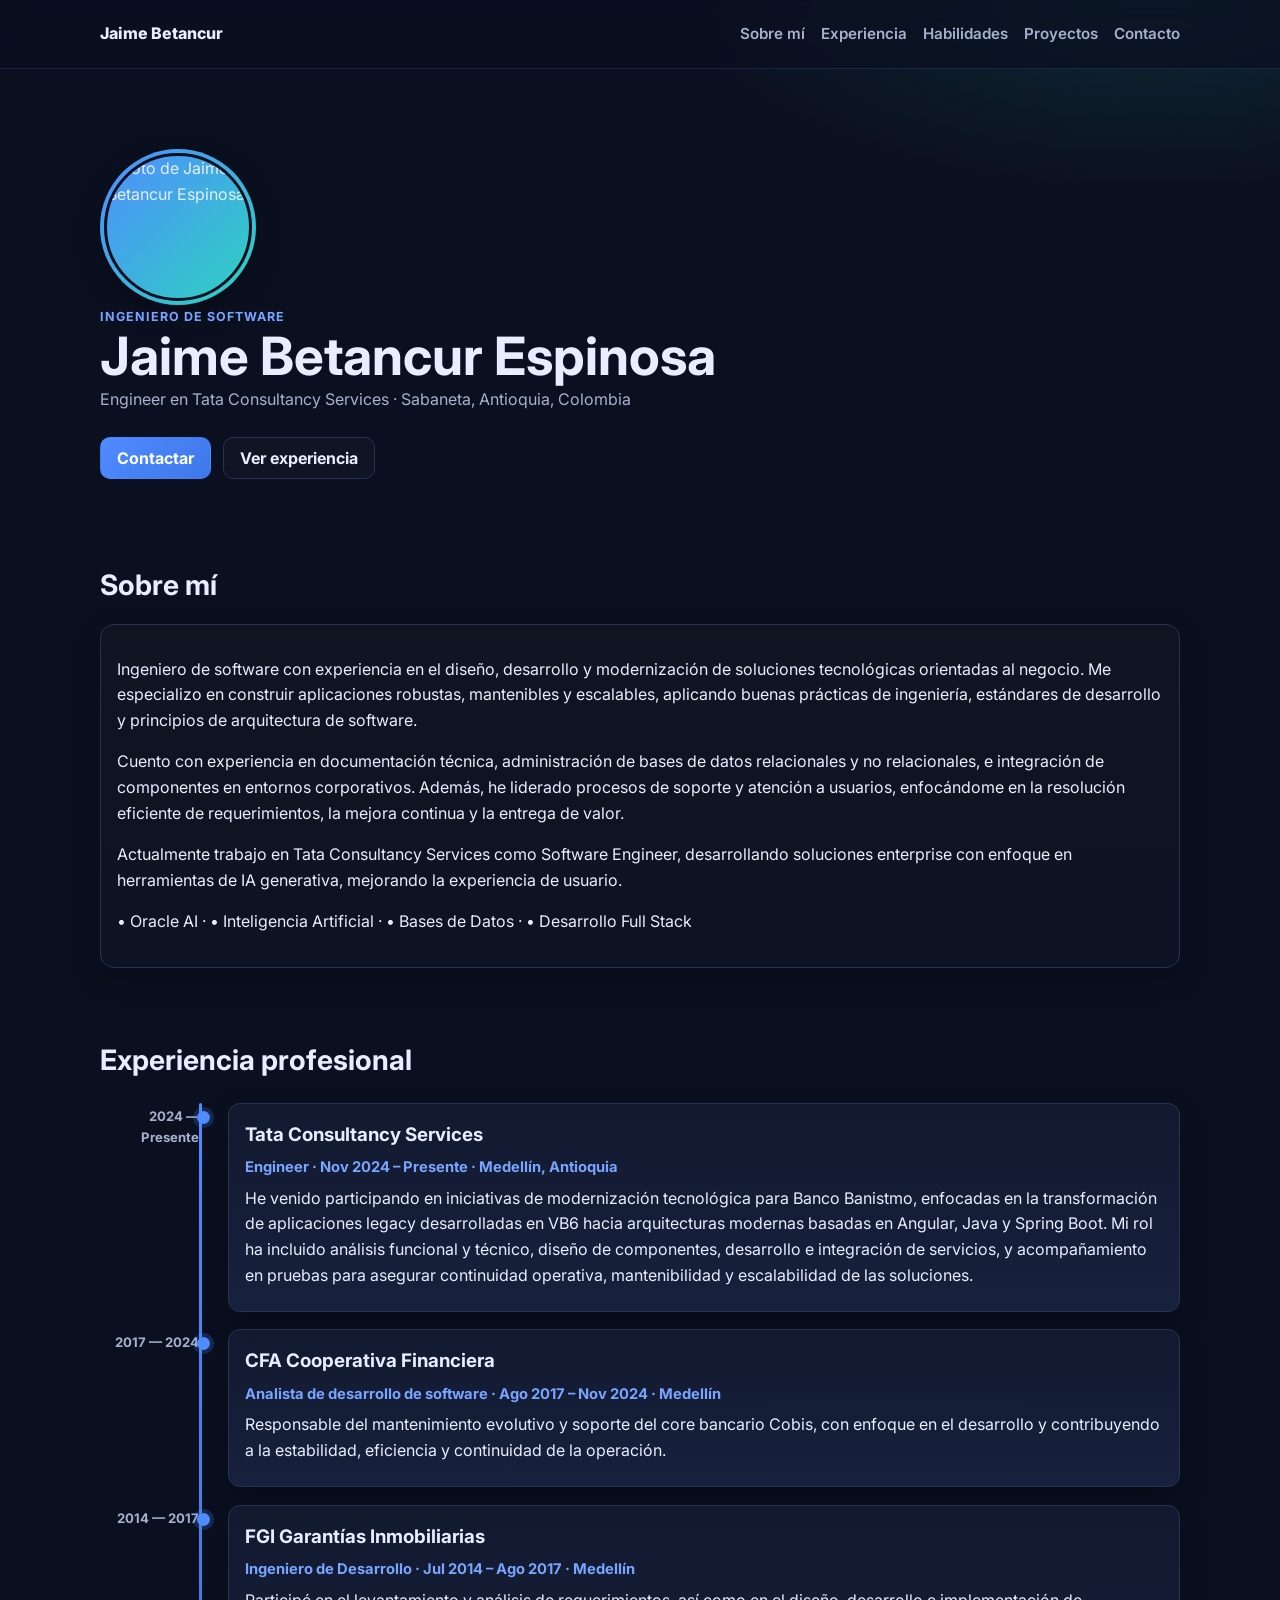
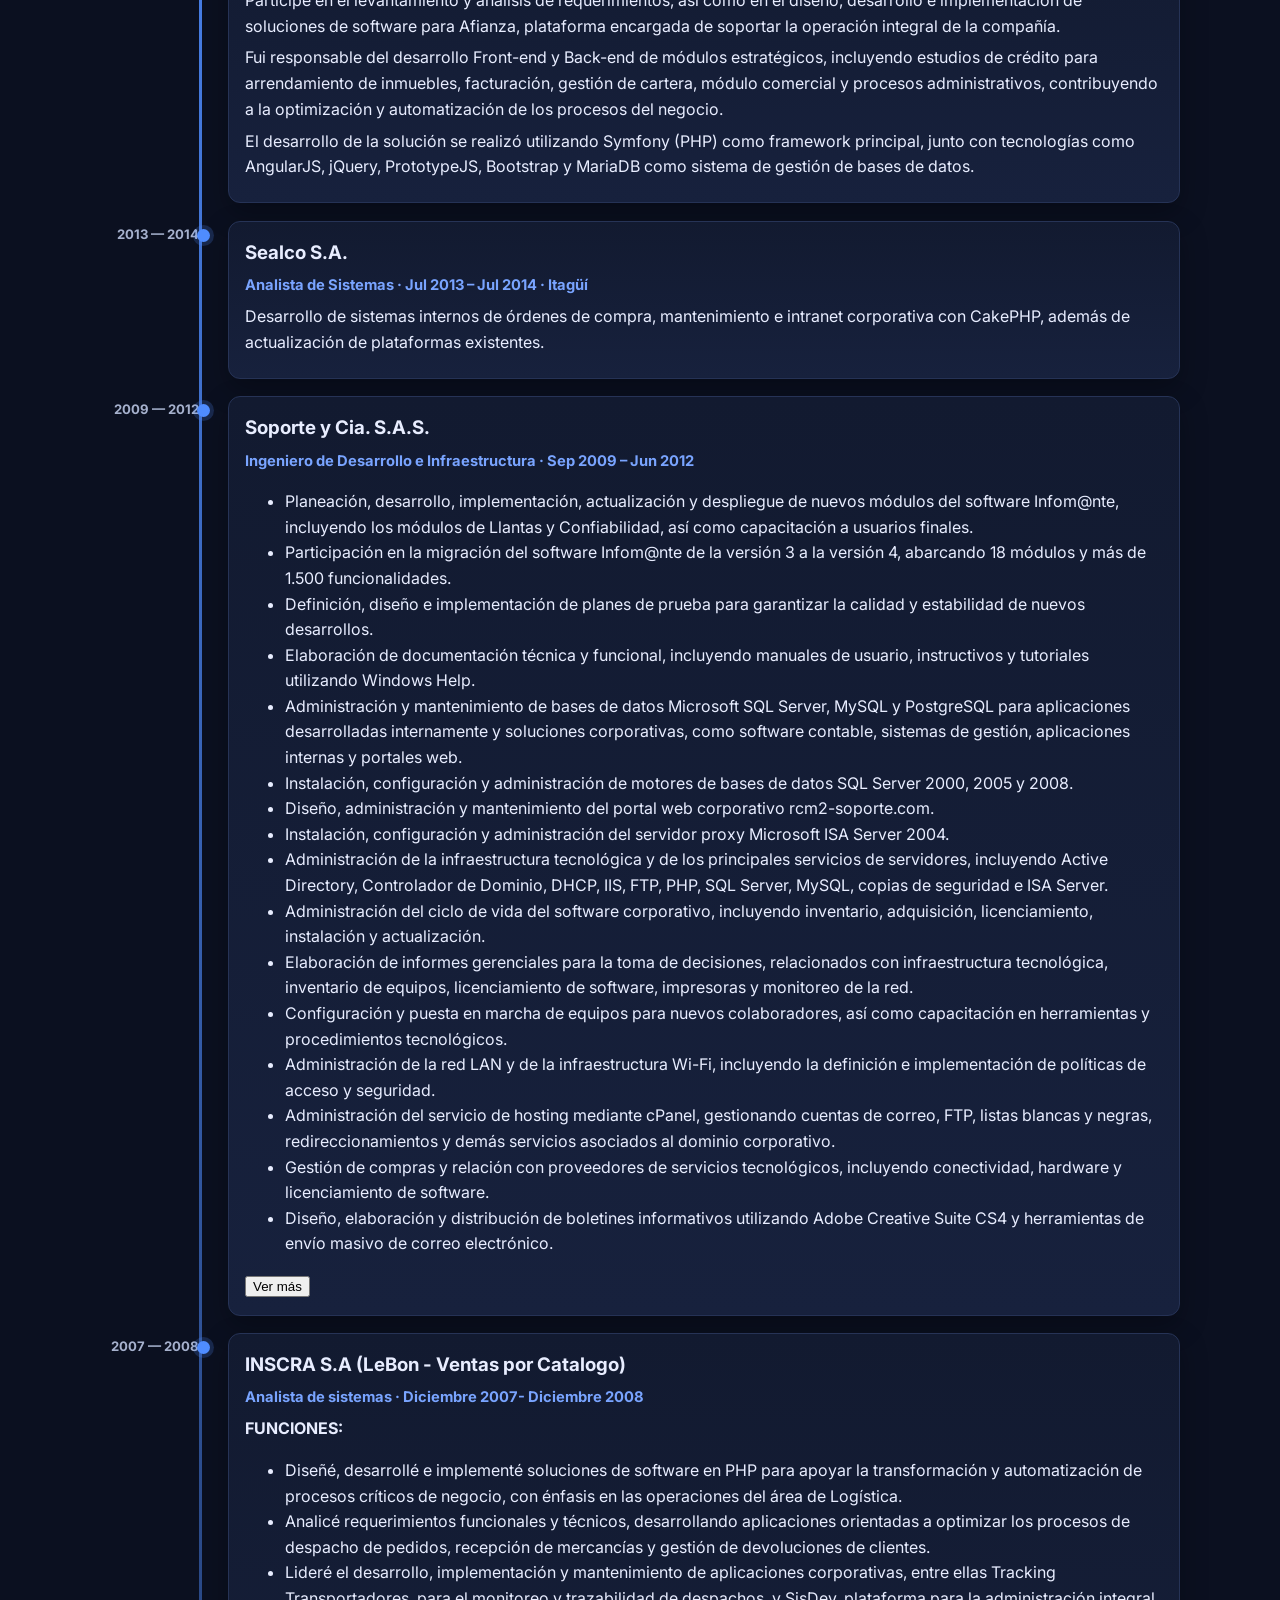
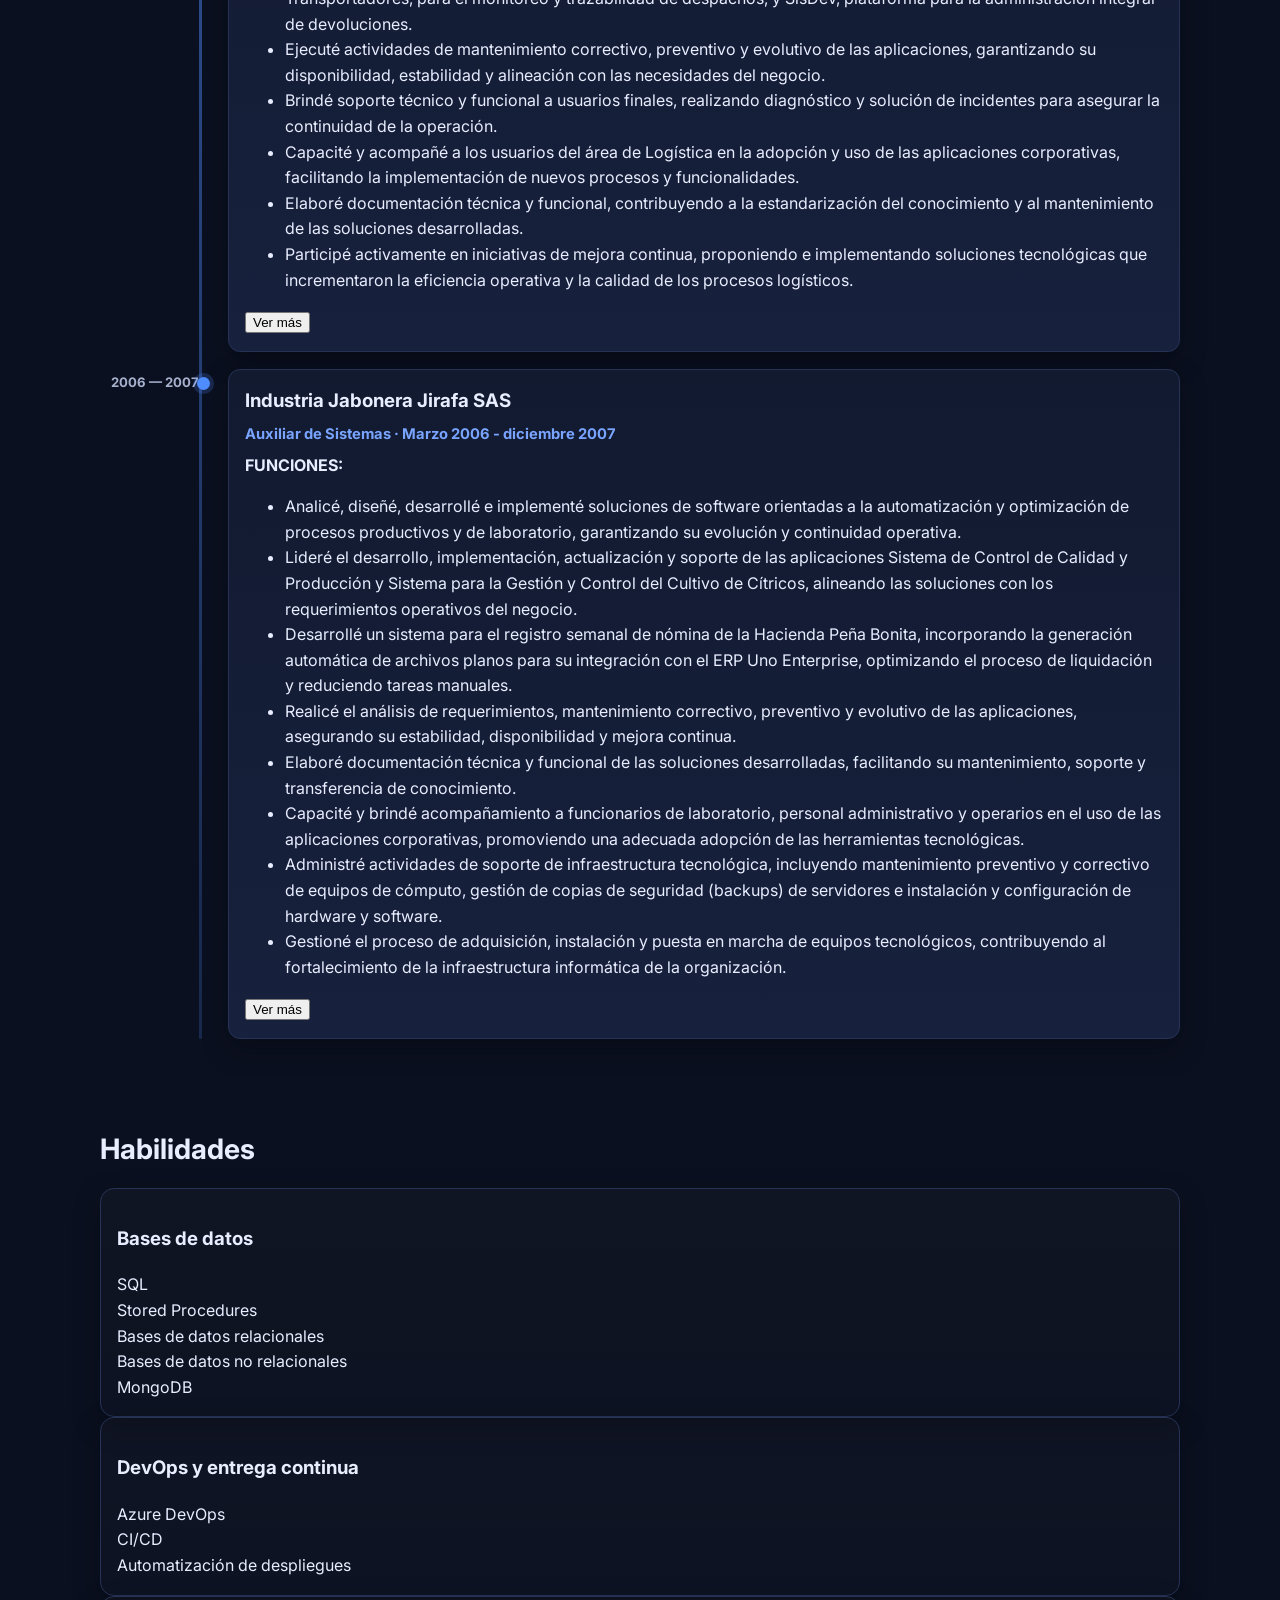
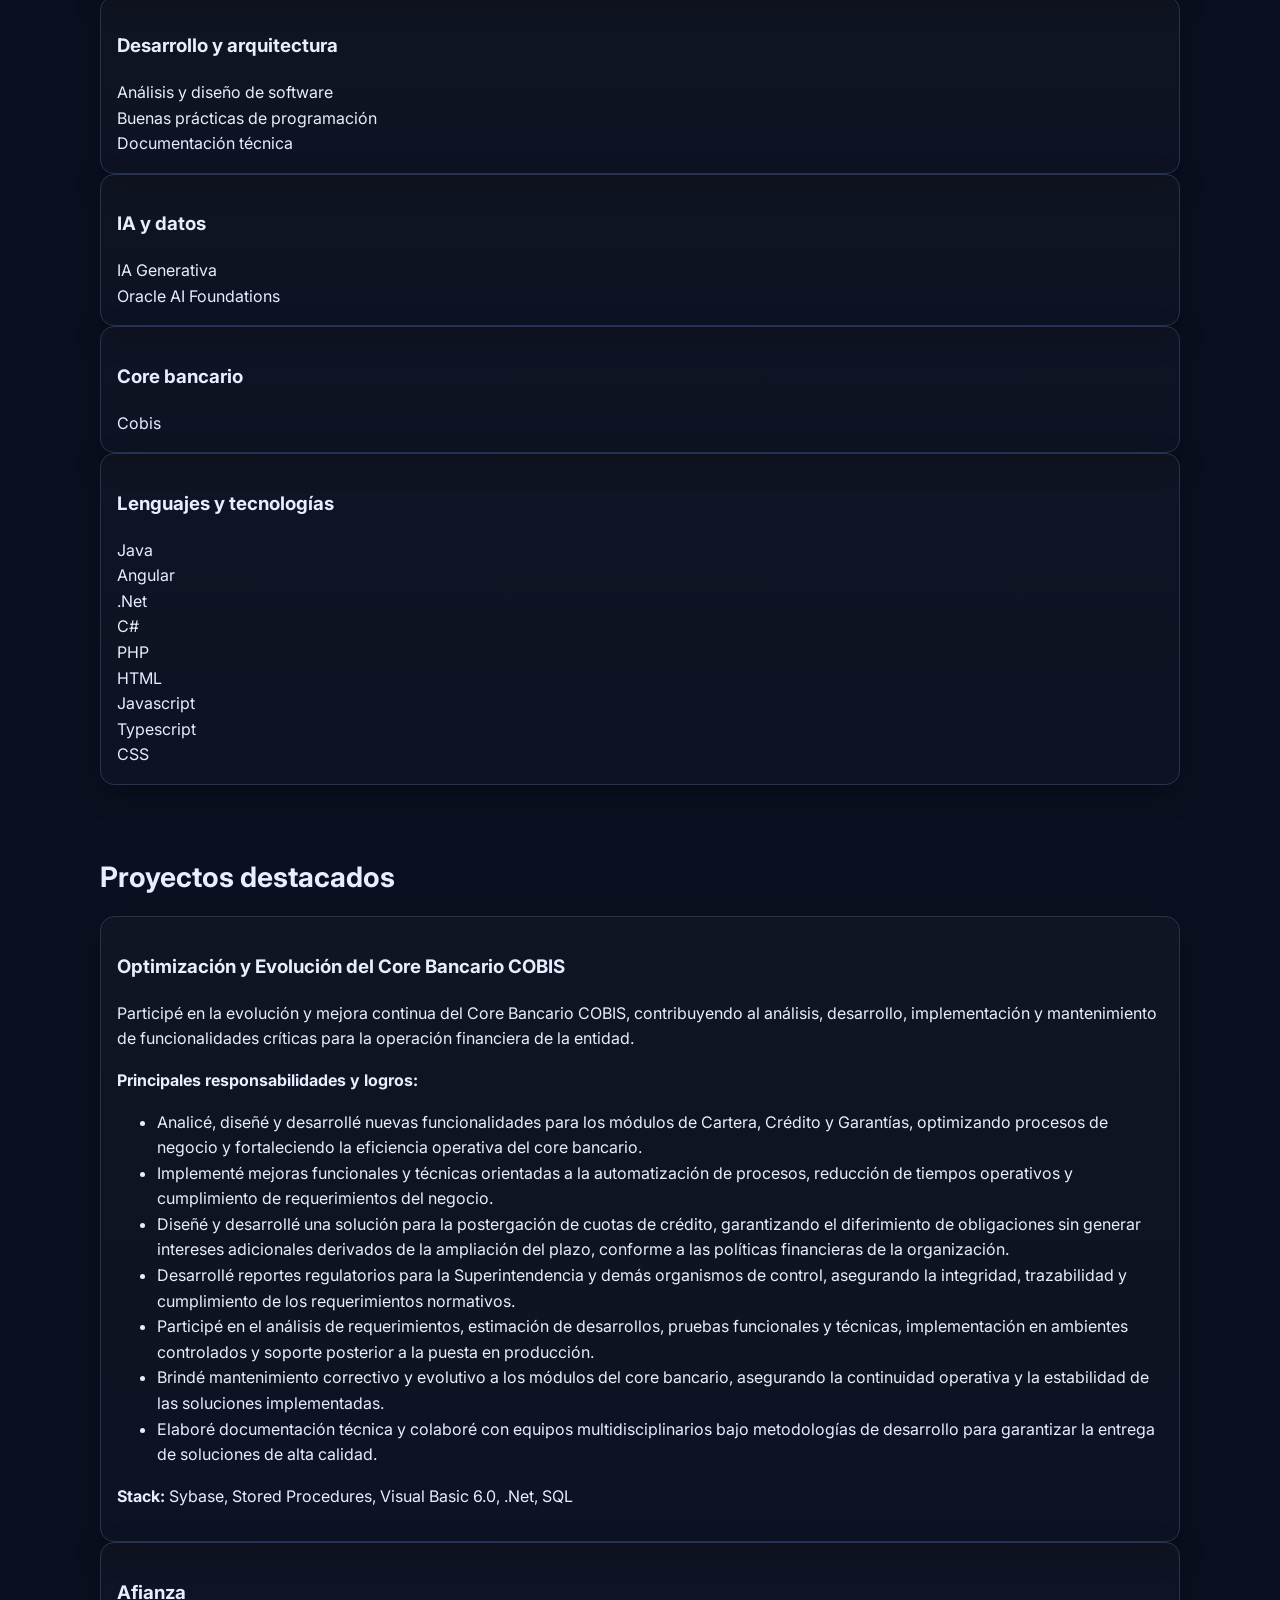
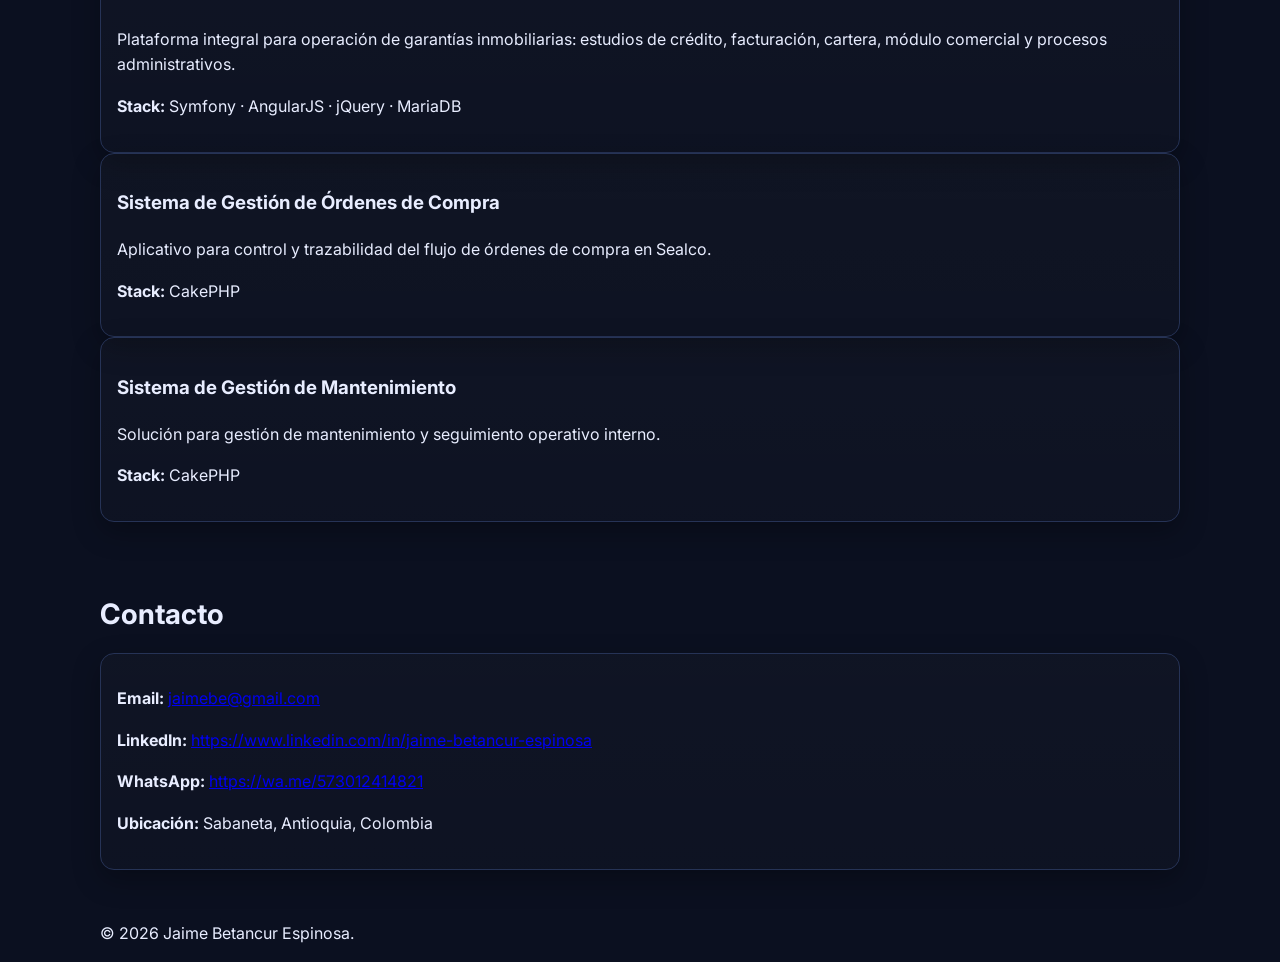
==== index.html @ 56fe98fd "Actualizar index.html" ====
<!doctype html>
<html lang="es">
<head>
  <meta charset="UTF-8" />
  <meta name="viewport" content="width=device-width, initial-scale=1.0" />
  <title>Jaime Betancur Espinosa | Ingeniero de Software</title>
  <meta
    name="description"
    content="Portafolio profesional de Jaime Betancur Espinosa, Ingeniero de Software con experiencia en modernización tecnológica, desarrollo full stack, core bancario e IA generativa."
  />
  <link rel="preconnect" href="https://fonts.googleapis.com" />
  <link rel="preconnect" href="https://fonts.gstatic.com" crossorigin />
  <link
    href="https://fonts.googleapis.com/css2?family=Inter:wght@400;500;600;700;800&display=swap"
    rel="stylesheet"
  />
  <link
    rel="stylesheet"
    href="https://cdn.jsdelivr.net/gh/devicons/devicon@latest/devicon.min.css"
  />
  <link rel="stylesheet" href="styles.css" />
</head>
<body>
  <header class="site-header">
    <div class="container nav-wrap">
      <a class="brand" href="#inicio">Jaime Betancur</a>
      <nav class="nav">
        <a href="#sobre-mi">Sobre mí</a>
        <a href="#experiencia">Experiencia</a>
        <a href="#habilidades">Habilidades</a>
        <a href="#proyectos">Proyectos</a>
        <a href="#contacto">Contacto</a>
      </nav>
    </div>
  </header>

  <main id="inicio">
    <!-- HERO -->
    <section class="hero container">
      <div class="hero-top">
        <div class="hero-photo-wrap">
          <img
            class="hero-photo"
            src="https://drive.google.com/thumbnail?id=15vylxXQhOICjr4VRxihQmc7BbpJC9cQp&sz=w1000"
            alt="Foto de Jaime Betancur Espinosa"
            referrerpolicy="no-referrer"
          />
        </div>

        <div class="hero-heading">
          <p class="eyebrow">Ingeniero de Software</p>
          <h1>Jaime Betancur Espinosa</h1>
          <p class="lead">
            Engineer en Tata Consultancy Services · Sabaneta, Antioquia, Colombia
          </p>
        </div>
      </div>

      <div class="hero-actions">
        <a class="btn btn-primary" href="#contacto">Contactar</a>
        <a class="btn btn-ghost" href="#experiencia">Ver experiencia</a>
      </div>
    </section>

    <!-- SOBRE MÍ -->
    <section id="sobre-mi" class="section container reveal">
      <h2>Sobre mí</h2>
      <div class="card">
        <p>
          Ingeniero de software con experiencia en el diseño, desarrollo y modernización de soluciones tecnológicas orientadas al negocio.
          Me especializo en construir aplicaciones robustas, mantenibles y escalables, aplicando buenas prácticas de ingeniería,
          estándares de desarrollo y principios de arquitectura de software.
        </p>
        <p>
          Cuento con experiencia en documentación técnica, administración de bases de datos relacionales y no relacionales,
          e integración de componentes en entornos corporativos. Además, he liderado procesos de soporte y atención a usuarios,
          enfocándome en la resolución eficiente de requerimientos, la mejora continua y la entrega de valor.
        </p>
        <p>
          Actualmente trabajo en Tata Consultancy Services como Software Engineer, desarrollando soluciones enterprise con enfoque
          en herramientas de IA generativa, mejorando la experiencia de usuario.
        </p>
        <p>
          • Oracle AI · • Inteligencia Artificial · • Bases de Datos · • Desarrollo Full Stack
        </p>
      </div>
    </section>

    <!-- EXPERIENCIA -->
    <section id="experiencia" class="section container reveal">
      <h2>Experiencia profesional</h2>

      <div class="timeline timeline-spaced-years">
        <article class="timeline-item">
          <span class="timeline-year">2024 — Presente</span>
          <span class="timeline-dot"></span>
          <div class="timeline-card">
            <h3>Tata Consultancy Services</h3>
            <p class="role">Engineer · Nov 2024 – Presente · Medellín, Antioquia</p>
            <p>
              He venido participando en iniciativas de modernización tecnológica para Banco Banistmo, enfocadas en la transformación
              de aplicaciones legacy desarrolladas en VB6 hacia arquitecturas modernas basadas en Angular, Java y Spring Boot.
              Mi rol ha incluido análisis funcional y técnico, diseño de componentes, desarrollo e integración de servicios,
              y acompañamiento en pruebas para asegurar continuidad operativa, mantenibilidad y escalabilidad de las soluciones.
            </p>
          </div>
        </article>

        <article class="timeline-item">
          <span class="timeline-year">2017 — 2024</span>
          <span class="timeline-dot"></span>
          <div class="timeline-card">
            <h3>CFA Cooperativa Financiera</h3>
            <p class="role">Analista de desarrollo de software · Ago 2017 – Nov 2024 · Medellín</p>
            <p>
              Responsable del mantenimiento evolutivo y soporte del core bancario Cobis, con enfoque en el desarrollo y              contribuyendo a la estabilidad, eficiencia y continuidad de la operación.
            </p>
          </div>
        </article>

        <article class="timeline-item">
          <span class="timeline-year">2014 — 2017</span>
          <span class="timeline-dot"></span>
          <div class="timeline-card">
            <h3>FGI Garantías Inmobiliarias</h3>
            <p class="role">Ingeniero de Desarrollo · Jul 2014 – Ago 2017 · Medellín</p>
            <p>
              Participé en el levantamiento y análisis de requerimientos, así como en el diseño, desarrollo e implementación
              de soluciones de software para Afianza, plataforma encargada de soportar la operación integral de la compañía.
            </p>
            <p>
              Fui responsable del desarrollo Front-end y Back-end de módulos estratégicos, incluyendo estudios de crédito para
              arrendamiento de inmuebles, facturación, gestión de cartera, módulo comercial y procesos administrativos,
              contribuyendo a la optimización y automatización de los procesos del negocio.
            </p>
            <p>
              El desarrollo de la solución se realizó utilizando Symfony (PHP) como framework principal, junto con tecnologías como
              AngularJS, jQuery, PrototypeJS, Bootstrap y MariaDB como sistema de gestión de bases de datos.
            </p>
          </div>
        </article>

        <article class="timeline-item">
          <span class="timeline-year">2013 — 2014</span>
          <span class="timeline-dot"></span>
          <div class="timeline-card">
            <h3>Sealco S.A.</h3>
            <p class="role">Analista de Sistemas · Jul 2013 – Jul 2014 · Itagüí</p>
            <p>
              Desarrollo de sistemas internos de órdenes de compra, mantenimiento e intranet corporativa con CakePHP,
              además de actualización de plataformas existentes.
            </p>
          </div>
        </article>

        <article class="timeline-item long-exp">
          <span class="timeline-year">2009 — 2012</span>
          <span class="timeline-dot"></span>
          <div class="timeline-card">
            <h3>Soporte y Cia. S.A.S.</h3>
            <p class="role">Ingeniero de Desarrollo e Infraestructura · Sep 2009 – Jun 2012</p>

            <div class="exp-preview">
              <ul>
                <li>Planeación, desarrollo, implementación, actualización y despliegue de nuevos módulos del software Infom@nte, incluyendo los módulos de Llantas y Confiabilidad, así como capacitación a usuarios finales.</li>
                <li>Participación en la migración del software Infom@nte de la versión 3 a la versión 4, abarcando 18 módulos y más de 1.500 funcionalidades.</li>
                <li>Definición, diseño e implementación de planes de prueba para garantizar la calidad y estabilidad de nuevos desarrollos.</li>
                <li>Elaboración de documentación técnica y funcional, incluyendo manuales de usuario, instructivos y tutoriales utilizando Windows Help.</li>
                <li>Administración y mantenimiento de bases de datos Microsoft SQL Server, MySQL y PostgreSQL para aplicaciones desarrolladas internamente y soluciones corporativas, como software contable, sistemas de gestión, aplicaciones internas y portales web.</li>
                <li>Instalación, configuración y administración de motores de bases de datos SQL Server 2000, 2005 y 2008.</li>
                <li>Diseño, administración y mantenimiento del portal web corporativo rcm2-soporte.com.</li>
                <li>Instalación, configuración y administración del servidor proxy Microsoft ISA Server 2004.</li>
                <li>Administración de la infraestructura tecnológica y de los principales servicios de servidores, incluyendo Active Directory, Controlador de Dominio, DHCP, IIS, FTP, PHP, SQL Server, MySQL, copias de seguridad e ISA Server.</li>
                <li>Administración del ciclo de vida del software corporativo, incluyendo inventario, adquisición, licenciamiento, instalación y actualización.</li>
                <li>Elaboración de informes gerenciales para la toma de decisiones, relacionados con infraestructura tecnológica, inventario de equipos, licenciamiento de software, impresoras y monitoreo de la red.</li>
                <li>Configuración y puesta en marcha de equipos para nuevos colaboradores, así como capacitación en herramientas y procedimientos tecnológicos.</li>
                <li>Administración de la red LAN y de la infraestructura Wi-Fi, incluyendo la definición e implementación de políticas de acceso y seguridad.</li>
                <li>Administración del servicio de hosting mediante cPanel, gestionando cuentas de correo, FTP, listas blancas y negras, redireccionamientos y demás servicios asociados al dominio corporativo.</li>
                <li>Gestión de compras y relación con proveedores de servicios tecnológicos, incluyendo conectividad, hardware y licenciamiento de software.</li>
                <li>Diseño, elaboración y distribución de boletines informativos utilizando Adobe Creative Suite CS4 y herramientas de envío masivo de correo electrónico.</li>
              </ul>
            </div>

            <button class="exp-toggle" type="button" aria-expanded="false">Ver más</button>
          </div>
        </article>

        <article class="timeline-item long-exp">
          <span class="timeline-year">2007 — 2008</span>
          <span class="timeline-dot"></span>
          <div class="timeline-card">
            <h3>INSCRA S.A (LeBon - Ventas por Catalogo)</h3>
            <p class="role">Analista de sistemas · Diciembre 2007- Diciembre 2008</p>
            <p><strong>FUNCIONES:</strong></p>

            <div class="exp-preview">
              <ul>
                <li>Diseñé, desarrollé e implementé soluciones de software en PHP para apoyar la transformación y automatización de procesos críticos de negocio, con énfasis en las operaciones del área de Logística.</li>
                <li>Analicé requerimientos funcionales y técnicos, desarrollando aplicaciones orientadas a optimizar los procesos de despacho de pedidos, recepción de mercancías y gestión de devoluciones de clientes.</li>
                <li>Lideré el desarrollo, implementación y mantenimiento de aplicaciones corporativas, entre ellas Tracking Transportadores, para el monitoreo y trazabilidad de despachos, y SisDev, plataforma para la administración integral de devoluciones.</li>
                <li>Ejecuté actividades de mantenimiento correctivo, preventivo y evolutivo de las aplicaciones, garantizando su disponibilidad, estabilidad y alineación con las necesidades del negocio.</li>
                <li>Brindé soporte técnico y funcional a usuarios finales, realizando diagnóstico y solución de incidentes para asegurar la continuidad de la operación.</li>
                <li>Capacité y acompañé a los usuarios del área de Logística en la adopción y uso de las aplicaciones corporativas, facilitando la implementación de nuevos procesos y funcionalidades.</li>
                <li>Elaboré documentación técnica y funcional, contribuyendo a la estandarización del conocimiento y al mantenimiento de las soluciones desarrolladas.</li>
                <li>Participé activamente en iniciativas de mejora continua, proponiendo e implementando soluciones tecnológicas que incrementaron la eficiencia operativa y la calidad de los procesos logísticos.</li>
              </ul>
            </div>

            <button class="exp-toggle" type="button" aria-expanded="false">Ver más</button>
          </div>
        </article>

        <article class="timeline-item long-exp">
          <span class="timeline-year">2006 — 2007</span>
          <span class="timeline-dot"></span>
          <div class="timeline-card">
            <h3>Industria Jabonera Jirafa SAS</h3>
            <p class="role">Auxiliar de Sistemas · Marzo 2006 - diciembre 2007</p>
            <p><strong>FUNCIONES:</strong></p>

            <div class="exp-preview">
              <ul>
                <li>Analicé, diseñé, desarrollé e implementé soluciones de software orientadas a la automatización y optimización de procesos productivos y de laboratorio, garantizando su evolución y continuidad operativa.</li>
                <li>Lideré el desarrollo, implementación, actualización y soporte de las aplicaciones Sistema de Control de Calidad y Producción y Sistema para la Gestión y Control del Cultivo de Cítricos, alineando las soluciones con los requerimientos operativos del negocio.</li>
                <li>Desarrollé un sistema para el registro semanal de nómina de la Hacienda Peña Bonita, incorporando la generación automática de archivos planos para su integración con el ERP Uno Enterprise, optimizando el proceso de liquidación y reduciendo tareas manuales.</li>
                <li>Realicé el análisis de requerimientos, mantenimiento correctivo, preventivo y evolutivo de las aplicaciones, asegurando su estabilidad, disponibilidad y mejora continua.</li>
                <li>Elaboré documentación técnica y funcional de las soluciones desarrolladas, facilitando su mantenimiento, soporte y transferencia de conocimiento.</li>
                <li>Capacité y brindé acompañamiento a funcionarios de laboratorio, personal administrativo y operarios en el uso de las aplicaciones corporativas, promoviendo una adecuada adopción de las herramientas tecnológicas.</li>
                <li>Administré actividades de soporte de infraestructura tecnológica, incluyendo mantenimiento preventivo y correctivo de equipos de cómputo, gestión de copias de seguridad (backups) de servidores e instalación y configuración de hardware y software.</li>
                <li>Gestioné el proceso de adquisición, instalación y puesta en marcha de equipos tecnológicos, contribuyendo al fortalecimiento de la infraestructura informática de la organización.</li>
              </ul>
            </div>

            <button class="exp-toggle" type="button" aria-expanded="false">Ver más</button>
          </div>
        </article>
      </div>
    </section>

    <!-- HABILIDADES -->
    <section id="habilidades" class="section container reveal">
      <h2>Habilidades</h2>

      <div class="skills-columns">
        <div class="skills-group card">
          <h3>Bases de datos</h3>
          <div class="skills-grid skills-icon-gap">
            <div class="skill-chip"><i class="devicon-microsoftsqlserver-plain colored"></i><span>SQL</span></div>
            <div class="skill-chip"><i class="devicon-mysql-plain colored"></i><span>Stored Procedures</span></div>
            <div class="skill-chip"><i class="devicon-postgresql-plain colored"></i><span>Bases de datos relacionales</span></div>
            <div class="skill-chip"><i class="devicon-mongodb-plain colored"></i><span>Bases de datos no relacionales</span></div>
            <div class="skill-chip"><i class="devicon-mongodb-plain colored"></i><span>MongoDB</span></div>
          </div>
        </div>

        <div class="skills-group card">
          <h3>DevOps y entrega continua</h3>
          <div class="skills-grid skills-icon-gap">
            <div class="skill-chip"><i class="devicon-azuredevops-plain colored"></i><span>Azure DevOps</span></div>
            <div class="skill-chip"><i class="devicon-git-plain colored"></i><span>CI/CD</span></div>
            <div class="skill-chip"><i class="devicon-docker-plain colored"></i><span>Automatización de despliegues</span></div>
          </div>
        </div>

        <div class="skills-group card">
          <h3>Desarrollo y arquitectura</h3>
          <div class="skills-grid skills-icon-gap">
            <div class="skill-chip"><i class="devicon-java-plain colored"></i><span>Análisis y diseño de software</span></div>
            <div class="skill-chip"><i class="devicon-java-plain colored"></i><span>Buenas prácticas de programación</span></div>
            <div class="skill-chip"><i class="devicon-markdown-original colored"></i><span>Documentación técnica</span></div>
          </div>
        </div>

        <div class="skills-group card">
          <h3>IA y datos</h3>
          <div class="skills-grid skills-icon-gap">
            <div class="skill-chip"><i class="devicon-python-plain colored"></i><span>IA Generativa</span></div>
            <div class="skill-chip"><i class="devicon-oracle-original colored"></i><span>Oracle AI Foundations</span></div>
          </div>
        </div>

        <div class="skills-group card">
          <h3>Core bancario</h3>
          <div class="skills-grid skills-icon-gap">
            <div class="skill-chip"><i class="devicon-codeigniter-plain colored"></i><span>Cobis</span></div>
          </div>
        </div>

        <div class="skills-group card">
          <h3>Lenguajes y tecnologías</h3>
          <div class="skills-grid skills-icon-gap">
            <div class="skill-chip"><i class="devicon-java-plain colored"></i><span>Java</span></div>
            <div class="skill-chip"><i class="devicon-angularjs-plain colored"></i><span>Angular</span></div>
            <div class="skill-chip"><i class="devicon-dot-net-plain colored"></i><span>.Net</span></div>
            <div class="skill-chip"><i class="devicon-csharp-plain colored"></i><span>C#</span></div>
            <div class="skill-chip"><i class="devicon-php-plain colored"></i><span>PHP</span></div>
            <div class="skill-chip"><i class="devicon-html5-plain colored"></i><span>HTML</span></div>
            <div class="skill-chip"><i class="devicon-javascript-plain colored"></i><span>Javascript</span></div>
            <div class="skill-chip"><i class="devicon-typescript-plain colored"></i><span>Typescript</span></div>
            <div class="skill-chip"><i class="devicon-css3-plain colored"></i><span>CSS</span></div>
          </div>
        </div>
      </div>
    </section>

    <!-- PROYECTOS -->
    <section id="proyectos" class="section container reveal">
      <h2>Proyectos destacados</h2>
      <div class="skills-columns">
<article class="card">
  <h3>Optimización y Evolución del Core Bancario COBIS</h3>
  <p>
    Participé en la evolución y mejora continua del Core Bancario COBIS, contribuyendo al análisis, desarrollo, implementación y mantenimiento de funcionalidades críticas para la operación financiera de la entidad.
  </p>
  <p><strong>Principales responsabilidades y logros:</strong></p>
  <ul>
    <li>Analicé, diseñé y desarrollé nuevas funcionalidades para los módulos de Cartera, Crédito y Garantías, optimizando procesos de negocio y fortaleciendo la eficiencia operativa del core bancario.</li>
    <li>Implementé mejoras funcionales y técnicas orientadas a la automatización de procesos, reducción de tiempos operativos y cumplimiento de requerimientos del negocio.</li>
    <li>Diseñé y desarrollé una solución para la postergación de cuotas de crédito, garantizando el diferimiento de obligaciones sin generar intereses adicionales derivados de la ampliación del plazo, conforme a las políticas financieras de la organización.</li>
    <li>Desarrollé reportes regulatorios para la Superintendencia y demás organismos de control, asegurando la integridad, trazabilidad y cumplimiento de los requerimientos normativos.</li>
    <li>Participé en el análisis de requerimientos, estimación de desarrollos, pruebas funcionales y técnicas, implementación en ambientes controlados y soporte posterior a la puesta en producción.</li>
    <li>Brindé mantenimiento correctivo y evolutivo a los módulos del core bancario, asegurando la continuidad operativa y la estabilidad de las soluciones implementadas.</li>
    <li>Elaboré documentación técnica y colaboré con equipos multidisciplinarios bajo metodologías de desarrollo para garantizar la entrega de soluciones de alta calidad.</li>
  </ul>
<p><strong>Stack:</strong> Sybase, Stored Procedures, Visual Basic 6.0, .Net, SQL</p>
</article>
        <article class="card">
          <h3>Afianza</h3>
          <p>
            Plataforma integral para operación de garantías inmobiliarias: estudios de crédito,
            facturación, cartera, módulo comercial y procesos administrativos.
          </p>
          <p><strong>Stack:</strong> Symfony · AngularJS · jQuery · MariaDB</p>
        </article>

        <article class="card">
          <h3>Sistema de Gestión de Órdenes de Compra</h3>
          <p>
            Aplicativo para control y trazabilidad del flujo de órdenes de compra en Sealco.
          </p>
          <p><strong>Stack:</strong> CakePHP</p>
        </article>

        <article class="card">
          <h3>Sistema de Gestión de Mantenimiento</h3>
          <p>
            Solución para gestión de mantenimiento y seguimiento operativo interno.
          </p>
          <p><strong>Stack:</strong> CakePHP</p>
        </article>
      </div>
    </section>

    <!-- CONTACTO -->
    <section id="contacto" class="section container reveal">
      <h2>Contacto</h2>
      <div class="card">
        <p><strong>Email:</strong> <a href="mailto:jaimebe@gmail.com">jaimebe@gmail.com</a></p>
        <p><strong>LinkedIn:</strong> <a href="https://www.linkedin.com/in/jaime-betancur-espinosa" target="_blank" rel="noopener noreferrer">https://www.linkedin.com/in/jaime-betancur-espinosa</a></p>
        <p><strong>WhatsApp:</strong> <a href="https://wa.me/573012414821" target="_blank" rel="noopener noreferrer">https://wa.me/573012414821</a></p>
        <p><strong>Ubicación:</strong> Sabaneta, Antioquia, Colombia</p>
      </div>
    </section>
  </main>

  <footer class="site-footer">
    <div class="container">
      <p>© <span id="year"></span> Jaime Betancur Espinosa.</p>
    </div>
  </footer>

  <script>
    document.getElementById("year").textContent = new Date().getFullYear();

    const observer = new IntersectionObserver(
      (entries) => {
        entries.forEach((entry) => {
          if (entry.isIntersecting) entry.target.classList.add("visible");
        });
      },
      { threshold: 0.12 }
    );
    document.querySelectorAll(".reveal").forEach((el) => observer.observe(el));

    // Ver más / Ver menos
    document.querySelectorAll(".timeline-item.long-exp .exp-toggle").forEach((btn) => {
      btn.addEventListener("click", () => {
        const item = btn.closest(".timeline-item.long-exp");
        const expanded = item.classList.toggle("expanded");
        btn.textContent = expanded ? "Ver menos" : "Ver más";
        btn.setAttribute("aria-expanded", expanded ? "true" : "false");
      });
    });
  </script>
</body>
</html>
---- styles.css ----
:root {
  --bg: #0b1020;
  --surface: #121a30;
  --surface-2: #17213d;
  --text: #e8edff;
  --muted: #a6b1cd;
  --primary: #4f8cff;
  --primary-2: #79a4ff;
  --accent: #2dd4bf;
  --border: #263356;
  --radius: 14px;
  --shadow: 0 10px 28px rgba(0, 0, 0, 0.28);
  --maxw: 1080px;
}

* { box-sizing: border-box; }
html { scroll-behavior: smooth; }

body {
  margin: 0;
  font-family: "Inter", system-ui, -apple-system, Segoe UI, Roboto, sans-serif;
  color: var(--text);
  line-height: 1.6;
  background:
    radial-gradient(900px 380px at 10% -5%, rgba(79, 140, 255, 0.14), transparent 60%),
    radial-gradient(780px 320px at 90% 0%, rgba(45, 212, 191, 0.12), transparent 60%),
    var(--bg);
}

.container {
  width: min(100% - 2rem, var(--maxw));
  margin-inline: auto;
}

/* Header */
.site-header {
  position: sticky;
  top: 0;
  z-index: 50;
  backdrop-filter: blur(10px);
  background: rgba(11, 16, 32, 0.72);
  border-bottom: 1px solid rgba(79, 140, 255, 0.18);
}
.nav-wrap {
  min-height: 68px;
  display: flex;
  align-items: center;
  justify-content: space-between;
  gap: 1rem;
}
.brand {
  color: var(--text);
  text-decoration: none;
  font-weight: 800;
}
.nav {
  display: flex;
  gap: 1rem;
  flex-wrap: wrap;
}
.nav a {
  color: var(--muted);
  text-decoration: none;
  font-weight: 600;
  font-size: 0.95rem;
}
.nav a:hover { color: var(--primary-2); }

/* Hero */
.hero {
  padding: 5rem 0 3rem;
  display: flex;
  flex-direction: column;
  gap: 0.85rem;
}
.hero-photo-wrap {
  width: fit-content;
  padding: 4px;
  border-radius: 999px;
  background: linear-gradient(135deg, var(--primary), var(--accent));
  box-shadow: var(--shadow);
}
.hero-photo {
  width: 148px;
  height: 148px;
  border-radius: 999px;
  object-fit: cover;
  display: block;
  border: 3px solid #0b1020;
}
.eyebrow {
  margin: 0.15rem 0 0;
  color: var(--primary-2);
  font-size: 0.78rem;
  letter-spacing: 0.08em;
  text-transform: uppercase;
  font-weight: 700;
}
h1 {
  margin: 0;
  line-height: 1.1;
  font-size: clamp(2rem, 4.7vw, 3.3rem);
}
.lead {
  margin: 0.1rem 0 0;
  color: var(--muted);
  max-width: 760px;
}
.hero-actions {
  margin-top: 0.7rem;
  display: flex;
  gap: 0.75rem;
  flex-wrap: wrap;
}

.btn {
  min-height: 42px;
  padding: 0 1rem;
  border-radius: 10px;
  border: 1px solid transparent;
  text-decoration: none;
  font-weight: 700;
  display: inline-flex;
  align-items: center;
  justify-content: center;
  transition: transform .16s ease, border-color .2s ease, background .2s ease;
}
.btn:hover { transform: translateY(-1px); }
.btn-primary {
  background: linear-gradient(135deg, var(--primary), #3e77ea);
  color: #fff;
}
.btn-ghost {
  color: var(--text);
  border-color: var(--border);
  background: rgba(255,255,255,0.02);
}

/* Generic */
.section { padding: 2.2rem 0; }
.section h2 {
  margin: 0 0 1rem;
  font-size: clamp(1.35rem, 2.2vw, 1.95rem);
}
.card {
  background: linear-gradient(180deg, rgba(255,255,255,.02), rgba(255,255,255,.01));
  border: 1px solid var(--border);
  border-radius: var(--radius);
  padding: 1rem;
  box-shadow: var(--shadow);
}

/* Timeline */
.timeline {
  position: relative;
  margin-top: 1.2rem;
  padding-left: 8rem;
}
.timeline::before {
  content: "";
  position: absolute;
  left: 6.2rem;
  top: 0;
  bottom: 0;
  width: 3px;
  border-radius: 12px;
  background: linear-gradient(var(--primary), rgba(79,140,255,0.2));
}
.timeline-item {
  position: relative;
  margin-bottom: 1.1rem;
}
.timeline-year {
  position: absolute;
  left: -8rem;
  top: .2rem;
  width: 6.2rem;
  text-align: right;
  color: var(--muted);
  font-size: .82rem;
  font-weight: 700;
}
.timeline-dot {
  position: absolute;
  left: -1.92rem;
  top: .5rem;
  width: 13px;
  height: 13px;
  border-radius: 50%;
  background: var(--primary);
  box-shadow: 0 0 0 4px rgba(79,140,255,.2);
}
.timeline-card {
  background: linear-gradient(180deg, var(--surface), var(--surface-2));
  border: 1px solid var(--border);
  border-radius: 12px;
  padding: 1rem;
  box-shadow: var(--shadow);
}
.timeline-card h3 { margin: 0 0 .3rem; }
.role {
  margin: 0 0 .6rem;
  color: var(--primary-2);
  font-weight: 700;
  font-size: .92rem;
}
.timeline-card p { margin: .4rem 0; }
.stack { color: #d7e0fb; }

.exp-details {
  margin-top: .45rem;
  border-top: 1px dashed rgba(121,6rem;
}
.exp-details summary {
  cursor: pointer;
  color: var(--primary-2);
  font-weight: 700;
}
.exp-details ul {
  margin: .6rem 0 0 1rem;
  padding: 0;
}
.exp-details li { margin: .32rem 0; color: #d6dff8; }

/* Skills with bars */
.skills-columns {
  display: grid;
  grid-template-columns: repeat(2, minmax(0,1fr));
  gap: 1rem;
}
.skills-group h3 {
  margin: 0 0 .75rem;
  color: var(--primary-2);
  font-size: 1rem;
}
.skill-row + .skill-row { margin-top: .75rem; }
.skill-meta {
  display: flex;
  justify-content: space-between;
  align-items: center;
  gap: .7rem;
  margin-bottom: .36rem;
}
.skill-meta span {
  display: inline-flex;
  align-items: center;
  gap: .5rem;
  font-weight: 600;
}
.skill-meta i { font-size: 1.15rem; }
.skill-meta strong {
  font-size: .86rem;
  color: #cfdbff;
}
.bar {
  height: 9px;
  border-radius: 999px;
  background: #0f1730;
  border: 1px solid #24355f;
  overflow: hidden;
}
.bar span {
  display: block;
  height: 100%;
  border-radius: inherit;
  background: linear-gradient(90deg, var(--primary), var(--accent));
}

/* CTA */
.cta h2 { margin-top: 0; }
.cta p { margin: .3rem 0 .9rem; color: var(--muted); }

/* Contact */
#contacto a {
  color: var(--primary-2);
  text-decoration: none;
}
#contacto a:hover { text-decoration: underline; }

/* Footer */
.site-footer {
  margin-top: 2rem;
  border-top: 1px solid rgba(79,140,255,.18);
}
.site-footer .container { padding: 1rem 0 2rem; }
.site-footer p { margin: 0; color: var(--muted); font-size: .9rem; }

/* Reveal */
.reveal {
  opacity: 0;
  transform: translateY(14px);
  transition: opacity .55s ease, transform .55s ease;
}
.reveal.visible {
  opacity: 1;
  transform: translateY(0);
}

/* Responsive */
@media (max-width: 900px) {
  .skills-columns { grid-template-columns: 1fr; }
}
@media (max-width: 780px) {
  .timeline { padding-left: 1.8rem; }
  .timeline::before { left: .2rem; }
  .timeline-year {
    position: static;
    width: auto;
    text-align: left;
    display: inline-block;
    color: var(--primary-2);
    margin-bottom: .35rem;
  }
  .timeline-dot { left: -0.2rem; top: 1.95rem; }
  .timeline-card { margin-top: .3rem; }
}
@media (max-width: 560px) {
  .nav-wrap { align-items: flex-start; padding: .65rem 0; }
  .hero { padding-top: 4rem; }
  .hero-photo { width: 120px; height: 120px; }
}
/* Hero: foto + título lado a lado */
.hero-top {
  display: flex;
  align-items: center;
  gap: 1.2rem;
  flex-wrap: wrap;
}

.hero-heading {
  min-width: 260px;
}

.hero-heading .eyebrow {
  margin-top: 0;
}

@media (max-width: 700px) {
  .hero-top {
    align-items: flex-start;
    gap: 0.9rem;
  }

  .hero-heading {
    min-width: 0;
  }
}
/* ===== Ver más / Ver menos para experiencias largas ===== */
.long-exp .timeline-card {
  position: relative;
}

.long-exp .exp-preview {
  max-height: 220px;
  overflow: hidden;
  position: relative;
  transition: max-height 0.35s ease;
}

.long-exp .exp-preview::after {
  content: "";
  position: absolute;
  left: 0;
  right: 0;
  bottom: 0;
  height: 56px;
  background: linear-gradient(to bottom, rgba(18, 26, 48, 0), rgba(18, 26, 48, 1));
  pointer-events: none;
}

.long-exp.expanded .exp-preview {
  max-height: 5000px;
}

.long-exp.expanded .exp-preview::after {
  display: none;
}

.exp-toggle {
  margin-top: 0.65rem;
  background: transparent;
  border: 1px solid var(--border);
  color: var(--primary-2);
  font-weight: 700;
  border-radius: 8px;
  padding: 0.4rem 0.7rem;
  cursor: pointer;
}

.exp-toggle:hover {
  border-color: var(--primary-2);
}

/* ===== Ajustes visuales solicitados ===== */

/* 1) Más espacio entre el año y la línea de tiempo */
.timeline.timeline-spaced-years {
  padding-left: 11rem;
}

.timeline.timeline-spaced-years::before {
  left: 8.8rem;
}

.timeline.timeline-spaced-years .timeline-year {
  left: -11rem;
  width: 8.5rem;
  text-align: right;
  padding-right: 1.2rem; /* más separación visual del texto frente a la línea */
}

.timeline.timeline-spaced-years .timeline-dot {
  left: -2.22rem; /* alineado con la línea */
}

/* 2) Mejor separación icono/texto en skills */
.skills-icon-gap .skill-chip {
  display: flex;
  align-items: center;
  gap: 1rem; /* separación icono-texto */
  padding: 0.65rem 0.9rem;
}

.skills-icon-gap .skill-chip i {
  font-size: 1.25rem;
  min-width: 24px; /* evita que el texto "salte" por iconos distintos */
  text-align: center;
  flex-shrink: 0;
}

.skills-icon-gap .skill-chip span {
  line-height: 1.4;
}

/* 3) Estilo premium para botón Ver más / Ver menos */
.timeline-item.long-exp .exp-preview {
  max-height: 240px;
  overflow: hidden;
  position: relative;
  transition: max-height 0.35s ease;
}

.timeline-item.long-exp .exp-preview::after {
  content: "";
  position: absolute;
  left: 0;
  right: 0;
  bottom: 0;
  height: 64px;
  pointer-events: none;
  background: linear-gradient(to bottom, rgba(18, 26, 48, 0), rgba(18, 26, 48, 1));
}

.timeline-item.long-exp.expanded .exp-preview {
  max-height: 5000px;
}

.timeline-item.long-exp.expanded .exp-preview::after {
  display: none;
}

.timeline-item.long-exp .exp-toggle {
  margin-top: 0.75rem;
  border: 1px solid var(--border);
  background: rgba(255, 255, 255, 0.02);
  color: var(--primary-2);
  font-weight: 700;
  font-size: 0.86rem;
  border-radius: 8px;
  padding: 0.42rem 0.78rem;
  cursor: pointer;
  transition: all 0.2s ease;
}

.timeline-item.long-exp .exp-toggle:hover {
  border-color: var(--primary-2);
  background: rgba(79, 140, 255, 0.1);
  transform: translateY(-1px);
}

/* Responsive para que no se rompa en móvil */
@media (max-width: 780px) {
  .timeline.timeline-spaced-years {
    padding-left: 1.8rem; /* vuelve al layout móvil */
  }

  .timeline.timeline-spaced-years::before {
    left: 0.2rem;
  }

  .timeline.timeline-spaced-years .timeline-year {
    position: static;
    width: auto;
    left: auto;
    padding-right: 0;
    margin-bottom: 0.35rem;
    color: var(--primary-2);
    text-align: left;
  }

  .timeline.timeline-spaced-years .timeline-dot {
    left: -0.2rem;
    top: 1.95rem;
  }
}

/* ===== Listas largas en 2 columnas (desktop) ===== */
.timeline-item.long-exp .exp-preview ul {
  columns: 2;
  column-gap: 1.4rem;
  padding-left: 1rem;
  margin: 0.25rem 0 0;
}

.timeline-item.long-exp .exp-preview li {
  break-inside: avoid;
  -webkit-column-break-inside: avoid;
  margin-bottom: 0.55rem;
}

/* Mantener 1 columna en tablet/móvil para mejor lectura */
@media (max-width: 980px) {
  .timeline-item.long-exp .exp-preview ul {
    columns: 1;
    column-gap: 0;
  }
}
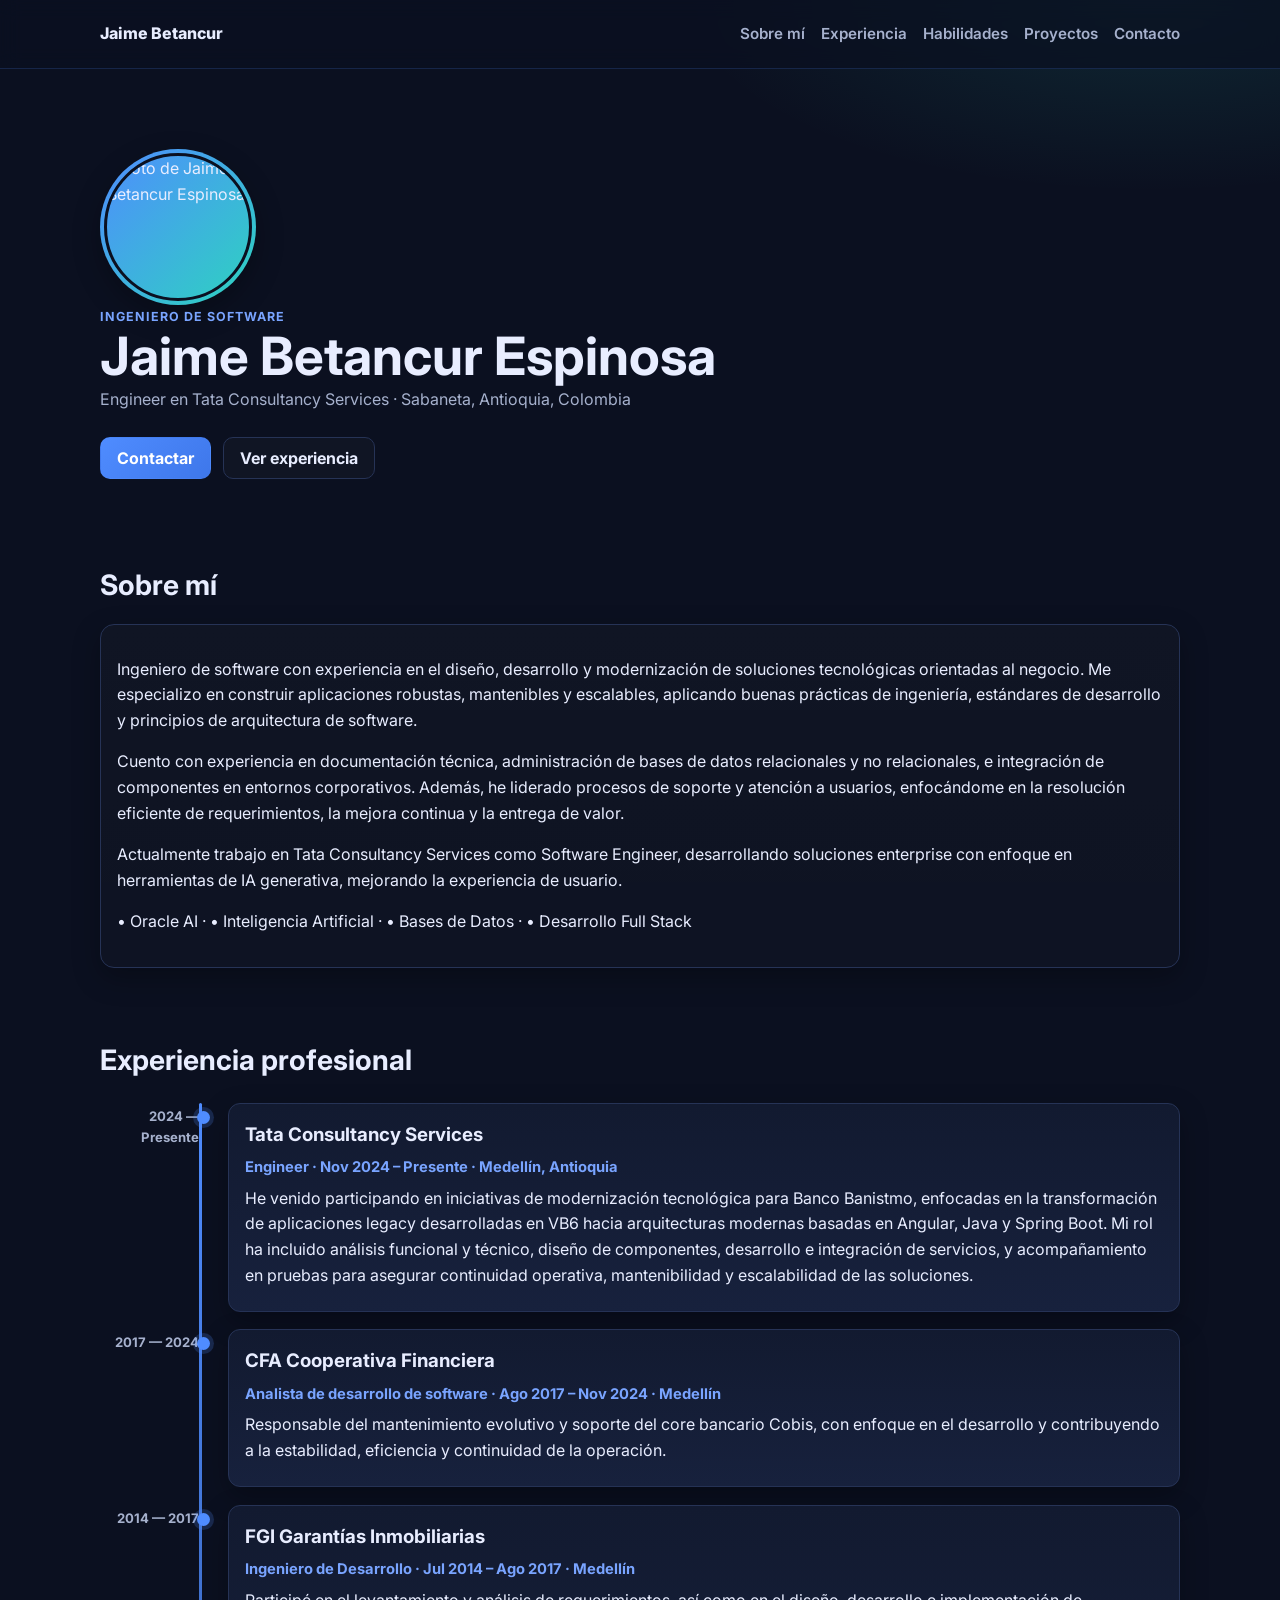
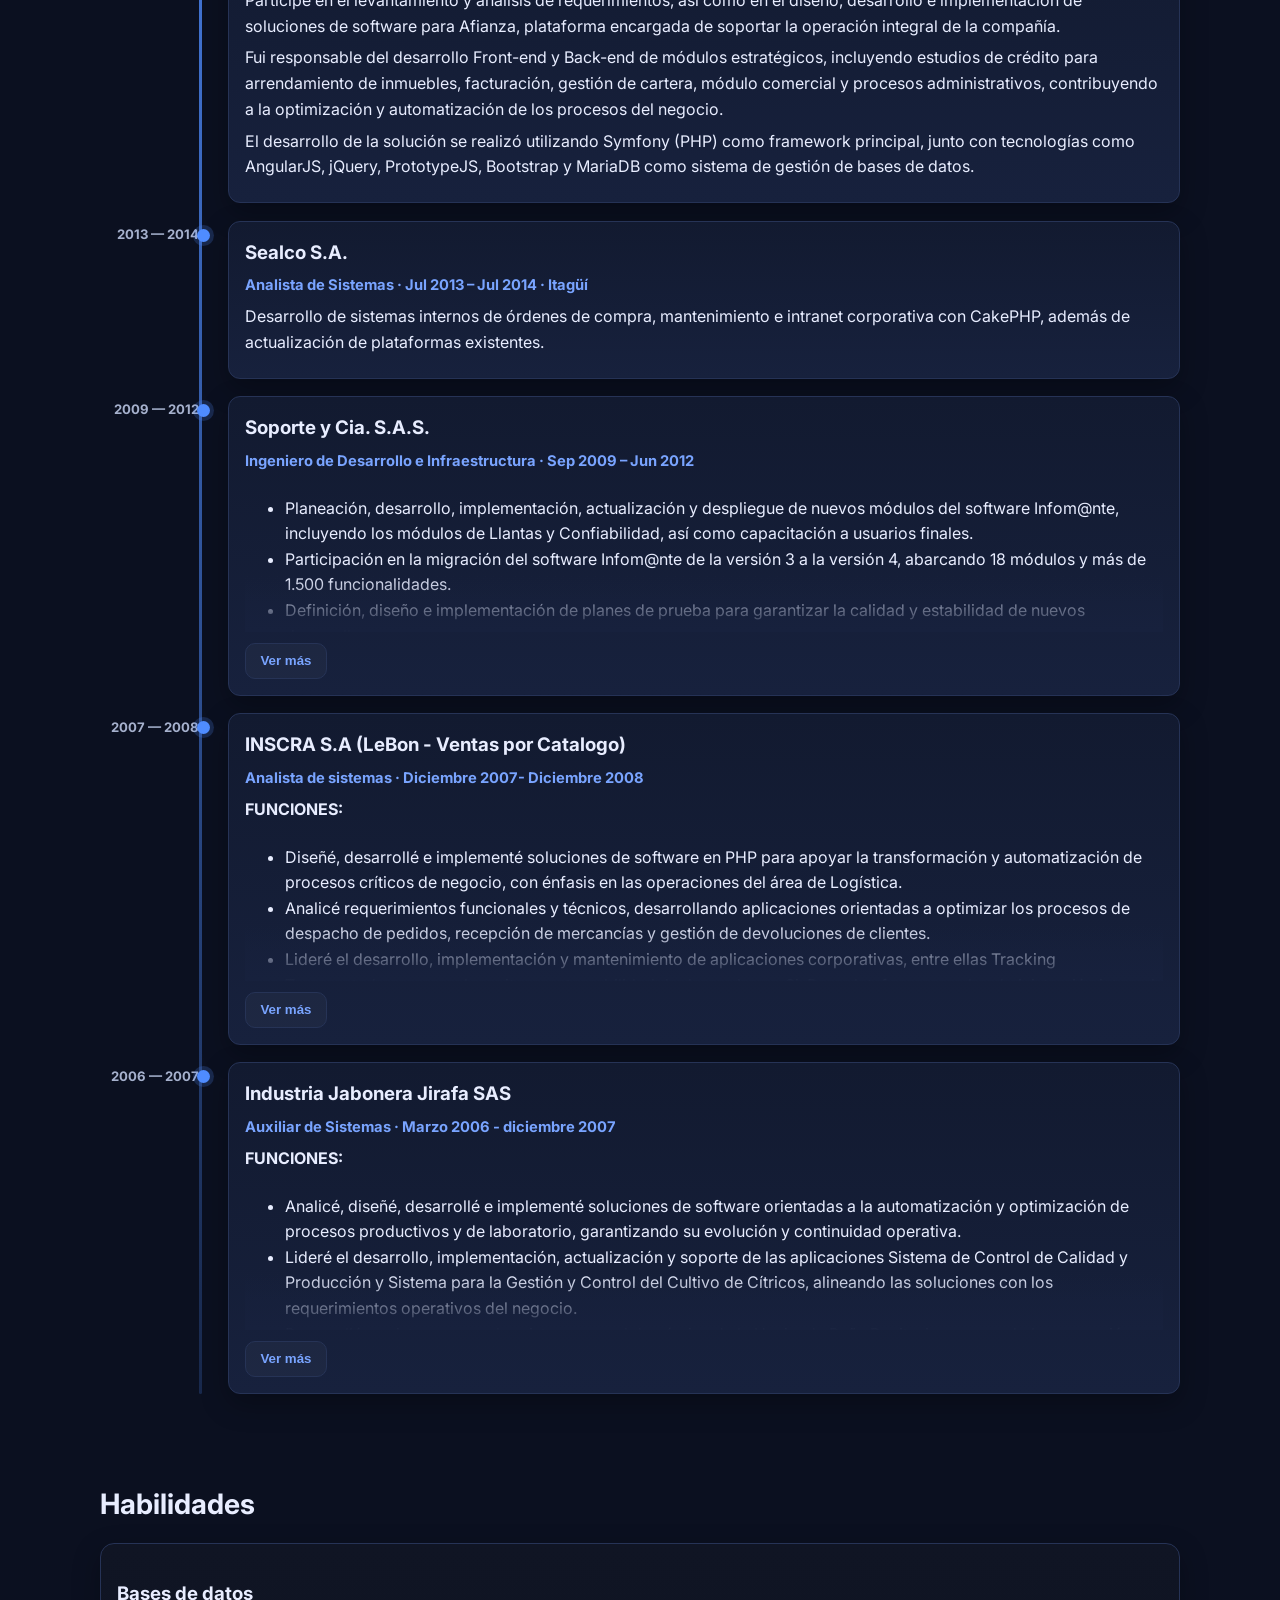
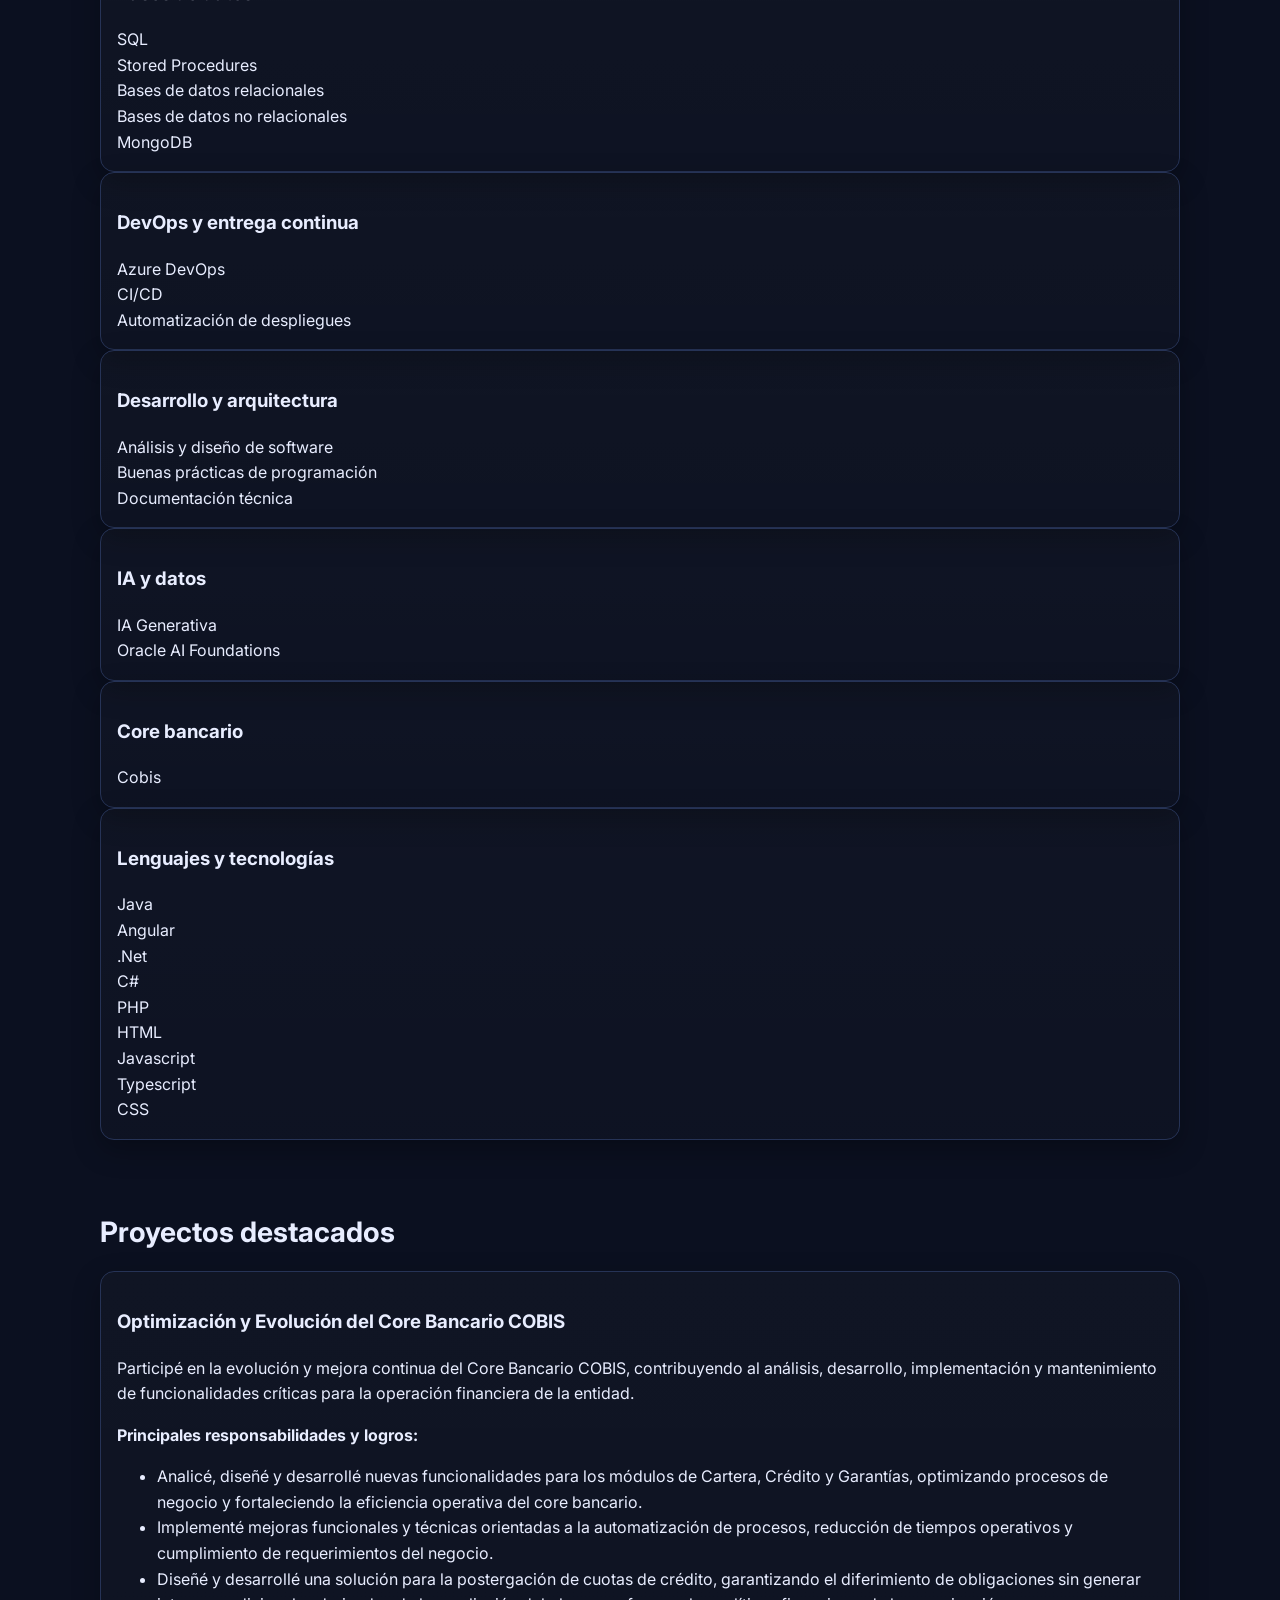
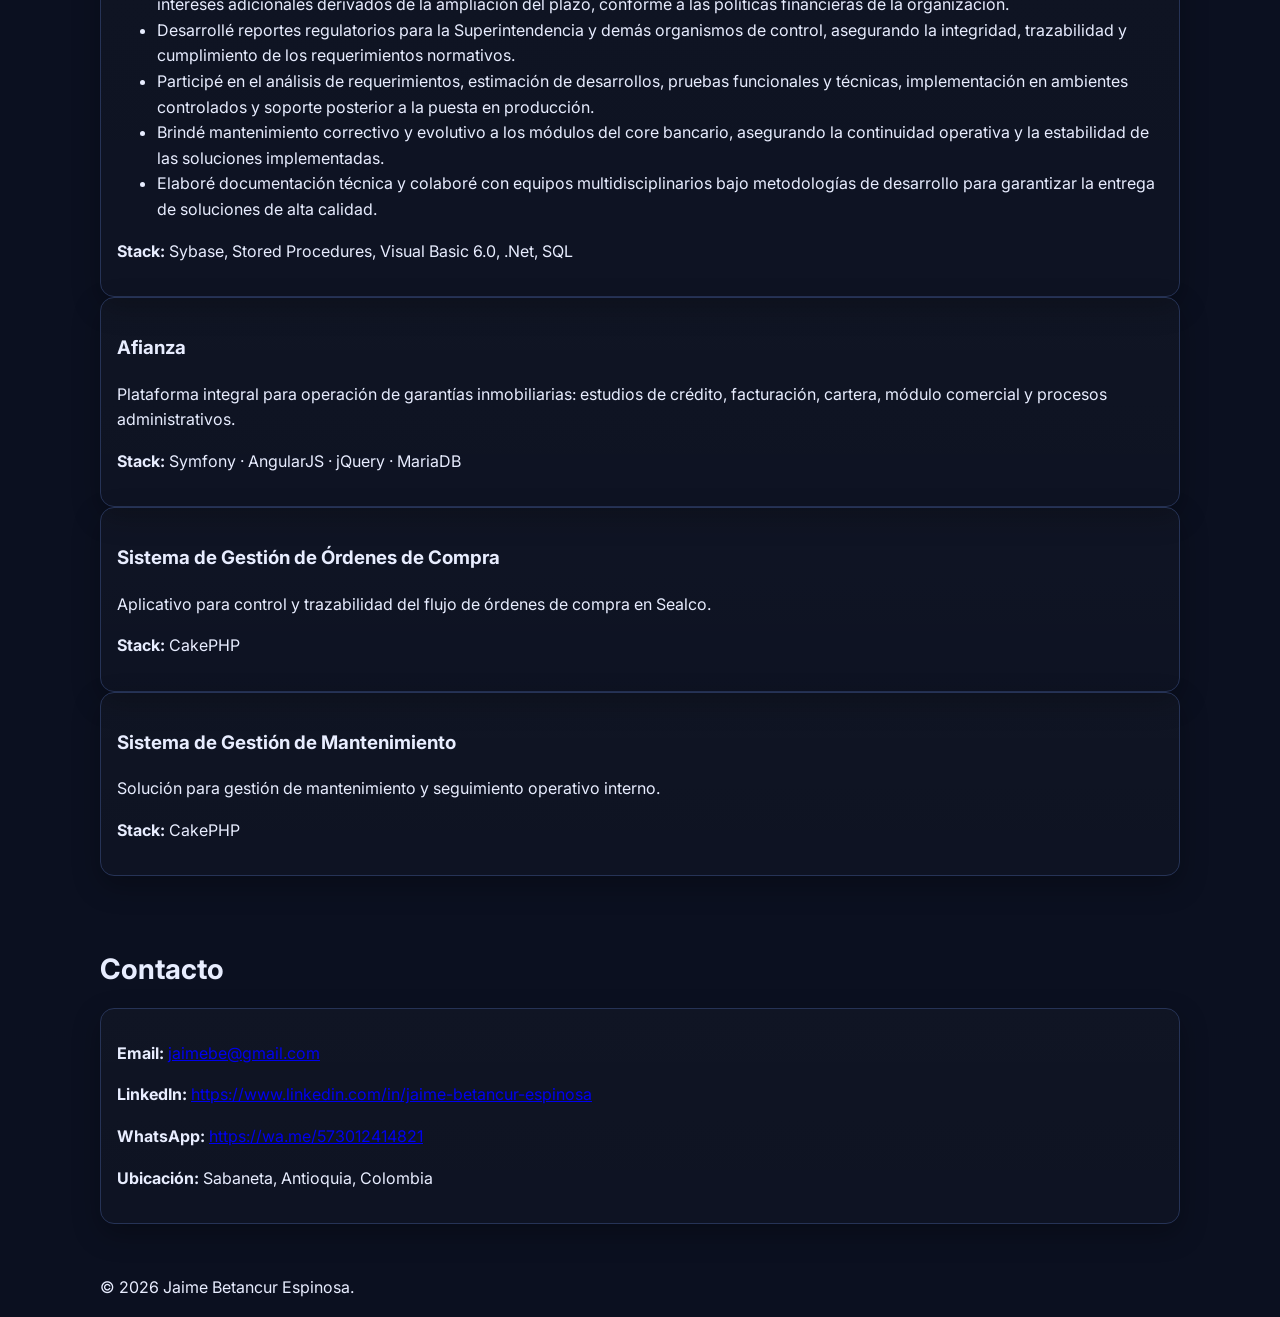
==== commit e6c6da82: "Ajustes en diseño" ====
--- a/index.html
+++ b/index.html
@@ -18,7 +18,7 @@
     rel="stylesheet"
     href="https://cdn.jsdelivr.net/gh/devicons/devicon@latest/devicon.min.css"
   />
-  <link rel="stylesheet" href="styles.css" />
+  <link rel="stylesheet" href="styles.css?v=20260806-1" />
 </head>
 <body>
   <header class="site-header">
@@ -370,25 +370,50 @@
   </footer>
 
   <script>
-    document.getElementById("year").textContent = new Date().getFullYear();
-
-    const observer = new IntersectionObserver(
-      (entries) => {
-        entries.forEach((entry) => {
-          if (entry.isIntersecting) entry.target.classList.add("visible");
+    document.addEventListener("DOMContentLoaded", () => {
+      const yearEl = document.getElementById("year");
+      if (yearEl) {
+        yearEl.textContent = new Date().getFullYear();
+      }
+
+      // Fallback para navegadores sin IntersectionObserver
+      const revealElements = document.querySelectorAll(".reveal");
+      if ("IntersectionObserver" in window) {
+        const observer = new IntersectionObserver(
+          (entries) => {
+            entries.forEach((entry) => {
+              if (entry.isIntersecting) {
+                entry.target.classList.add("visible");
+                observer.unobserve(entry.target);
+              }
+            });
+          },
+          { threshold: 0.12 }
+        );
+        revealElements.forEach((el) => observer.observe(el));
+      } else {
+        revealElements.forEach((el) => el.classList.add("visible"));
+      }
+
+      // Ver más / Ver menos
+      document.querySelectorAll(".timeline-item.long-exp").forEach((item, index) => {
+        const btn = item.querySelector(".exp-toggle");
+        const preview = item.querySelector(".exp-preview");
+
+        if (!btn || !preview) {
+          return;
+        }
+
+        if (!preview.id) {
+          preview.id = `exp-preview-${index + 1}`;
+        }
+        btn.setAttribute("aria-controls", preview.id);
+
+        btn.addEventListener("click", () => {
+          const expanded = item.classList.toggle("expanded");
+          btn.textContent = expanded ? "Ver menos" : "Ver más";
+          btn.setAttribute("aria-expanded", expanded ? "true" : "false");
         });
-      },
-      { threshold: 0.12 }
-    );
-    document.querySelectorAll(".reveal").forEach((el) => observer.observe(el));
-
-    // Ver más / Ver menos
-    document.querySelectorAll(".timeline-item.long-exp .exp-toggle").forEach((btn) => {
-      btn.addEventListener("click", () => {
-        const item = btn.closest(".timeline-item.long-exp");
-        const expanded = item.classList.toggle("expanded");
-        btn.textContent = expanded ? "Ver menos" : "Ver más";
-        btn.setAttribute("aria-expanded", expanded ? "true" : "false");
       });
     });
   </script>
--- a/styles.css
+++ b/styles.css
@@ -207,6 +207,49 @@
 .timeline-card p { margin: .4rem 0; }
 .stack { color: #d7e0fb; }
 
+/* Long experience toggle */
+.timeline-item.long-exp .exp-preview {
+  max-height: 9.5rem;
+  overflow: hidden;
+  position: relative;
+  transition: max-height .35s ease;
+}
+
+.timeline-item.long-exp .exp-preview::after {
+  content: "";
+  position: absolute;
+  left: 0;
+  right: 0;
+  bottom: 0;
+  height: 3.5rem;
+  background: linear-gradient(to bottom, rgba(23, 33, 61, 0), rgba(23, 33, 61, 1));
+  pointer-events: none;
+}
+
+.timeline-item.long-exp.expanded .exp-preview {
+  max-height: 120rem;
+}
+
+.timeline-item.long-exp.expanded .exp-preview::after {
+  display: none;
+}
+
+.exp-toggle {
+  margin-top: .7rem;
+  min-height: 36px;
+  padding: 0 .9rem;
+  border-radius: 10px;
+  border: 1px solid var(--border);
+  background: rgba(255,255,255,0.03);
+  color: var(--primary-2);
+  font-weight: 700;
+  cursor: pointer;
+}
+
+.exp-toggle:hover {
+  border-color: var(--primary);
+}
+
 .exp-details {
   margin-top: .45rem;
   border-top: 1px dashed rgba(121,6rem;
@@ -321,14 +364,15 @@
 }
 /* Hero: foto + título lado a lado */
 .hero-top {
-  display: flex;
-  align-items: center;
+  display: grid;
+  grid-template-columns: auto minmax(0, 1fr);
+  align-items: start;
   gap: 1.2rem;
-  flex-wrap: wrap;
+  width: 100%;
 }
 
 .hero-heading {
-  min-width: 260px;
+  min-width: 0;
 }
 
 .hero-heading .eyebrow {
@@ -337,12 +381,9 @@
 
 @media (max-width: 700px) {
   .hero-top {
+    grid-template-columns: 1fr;
     align-items: flex-start;
     gap: 0.9rem;
-  }
-
-  .hero-heading {
-    min-width: 0;
   }
 }
 /* ===== Ver más / Ver menos para experiencias largas ===== */
@@ -403,10 +444,11 @@
 }
 
 .timeline.timeline-spaced-years .timeline-year {
-  left: -11rem;
-  width: 8.5rem;
+  left: -12rem;
+  width: 9.4rem;
   text-align: right;
-  padding-right: 1.2rem; /* más separación visual del texto frente a la línea */
+  white-space: nowrap;
+  padding-right: 1.8rem; /* separa más el texto de la línea de tiempo */
 }
 
 .timeline.timeline-spaced-years .timeline-dot {
@@ -430,6 +472,62 @@
 
 .skills-icon-gap .skill-chip span {
   line-height: 1.4;
+}
+
+/* 2.1) Apariencia mejorada para Skills y Habilidades */
+.skills-group.card {
+  border-color: rgba(79, 140, 255, 0.28);
+  background:
+    linear-gradient(180deg, rgba(255, 255, 255, 0.03), rgba(255, 255, 255, 0.015)),
+    linear-gradient(120deg, rgba(79, 140, 255, 0.08), rgba(45, 212, 191, 0.03));
+}
+
+.skills-group.card h3 {
+  margin-bottom: 0.95rem;
+  letter-spacing: 0.01em;
+}
+
+.skills-grid {
+  display: grid;
+  grid-template-columns: 1fr;
+  gap: 0.62rem;
+}
+
+.skills-icon-gap .skill-chip {
+  display: flex;
+  align-items: center;
+  gap: 0.78rem;
+  min-height: 44px;
+  border: 1px solid rgba(121, 164, 255, 0.2);
+  background: rgba(11, 16, 32, 0.45);
+  border-radius: 10px;
+  padding: 0.55rem 0.78rem;
+  transition: border-color 0.2s ease, transform 0.2s ease, background 0.2s ease;
+}
+
+.skills-icon-gap .skill-chip:hover {
+  border-color: rgba(121, 164, 255, 0.55);
+  background: rgba(79, 140, 255, 0.08);
+  transform: translateY(-1px);
+}
+
+.skills-icon-gap .skill-chip i {
+  display: inline-flex;
+  align-items: center;
+  justify-content: center;
+  width: 28px;
+  height: 28px;
+  min-width: 28px;
+  border-radius: 8px;
+  font-size: 1.05rem;
+  line-height: 1;
+  background: rgba(255, 255, 255, 0.035);
+}
+
+.skills-icon-gap .skill-chip span {
+  display: inline-block;
+  font-weight: 600;
+  letter-spacing: 0.005em;
 }
 
 /* 3) Estilo premium para botón Ver más / Ver menos */
@@ -485,21 +583,24 @@
   }
 
   .timeline.timeline-spaced-years::before {
-    left: 0.2rem;
+    left: -0.15rem;
   }
 
   .timeline.timeline-spaced-years .timeline-year {
     position: static;
     width: auto;
     left: auto;
-    padding-right: 0;
+    display: inline-block;
+    white-space: nowrap;
+    padding-right: 0.9rem;
+    margin-left: 0.15rem;
     margin-bottom: 0.35rem;
     color: var(--primary-2);
     text-align: left;
   }
 
   .timeline.timeline-spaced-years .timeline-dot {
-    left: -0.2rem;
+    left: -0.56rem;
     top: 1.95rem;
   }
 }
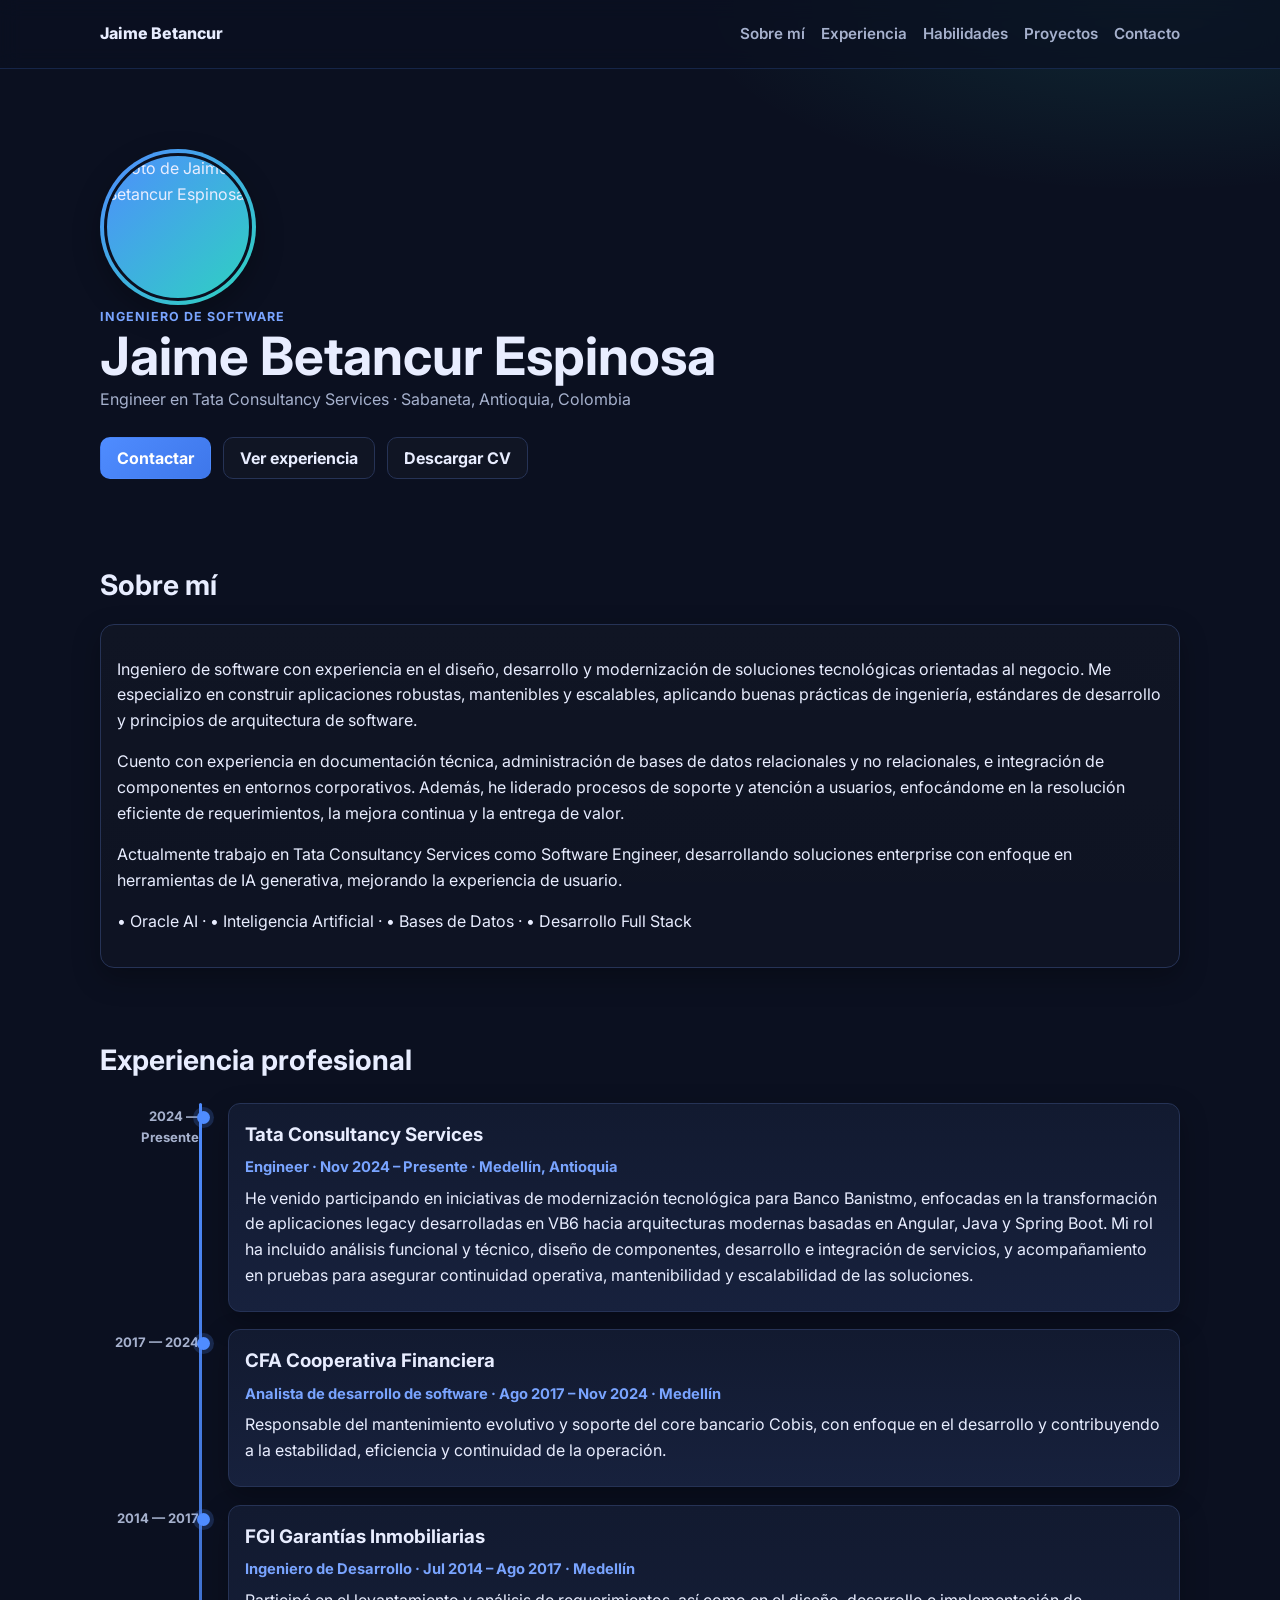
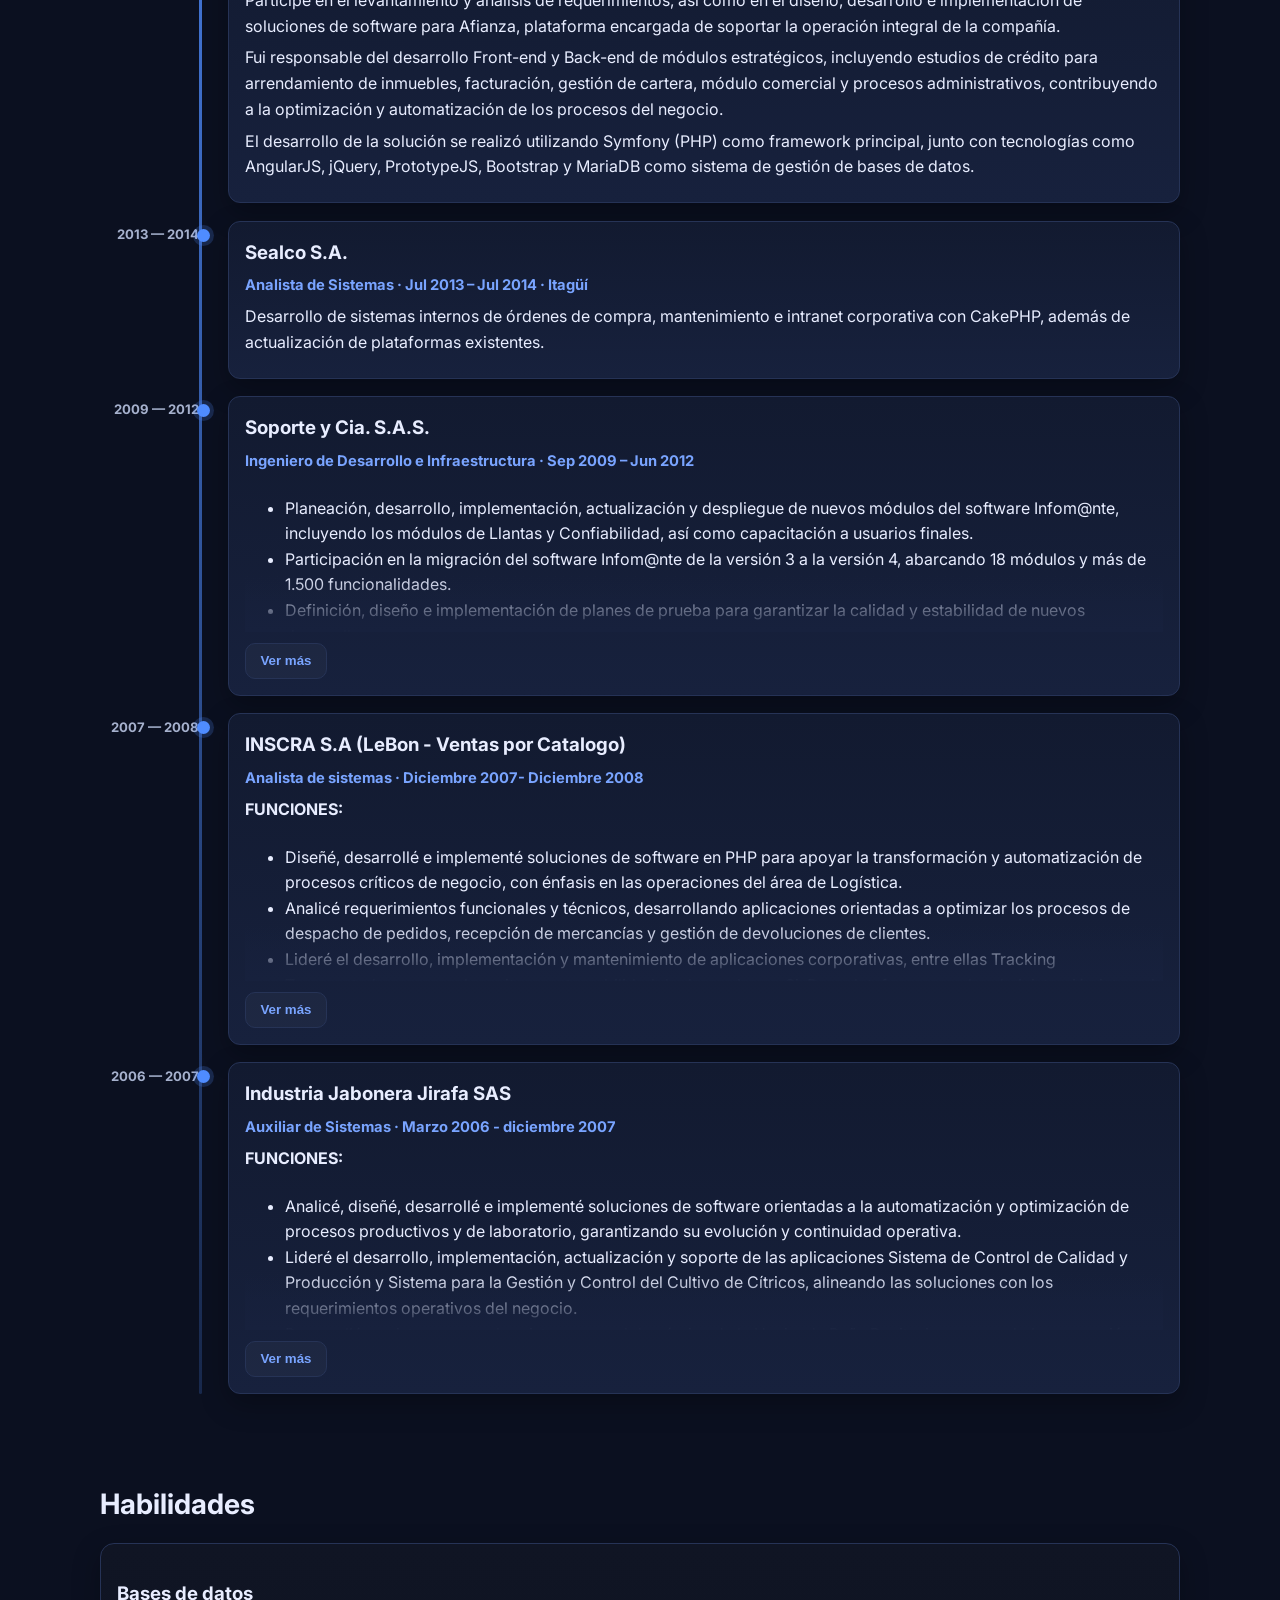
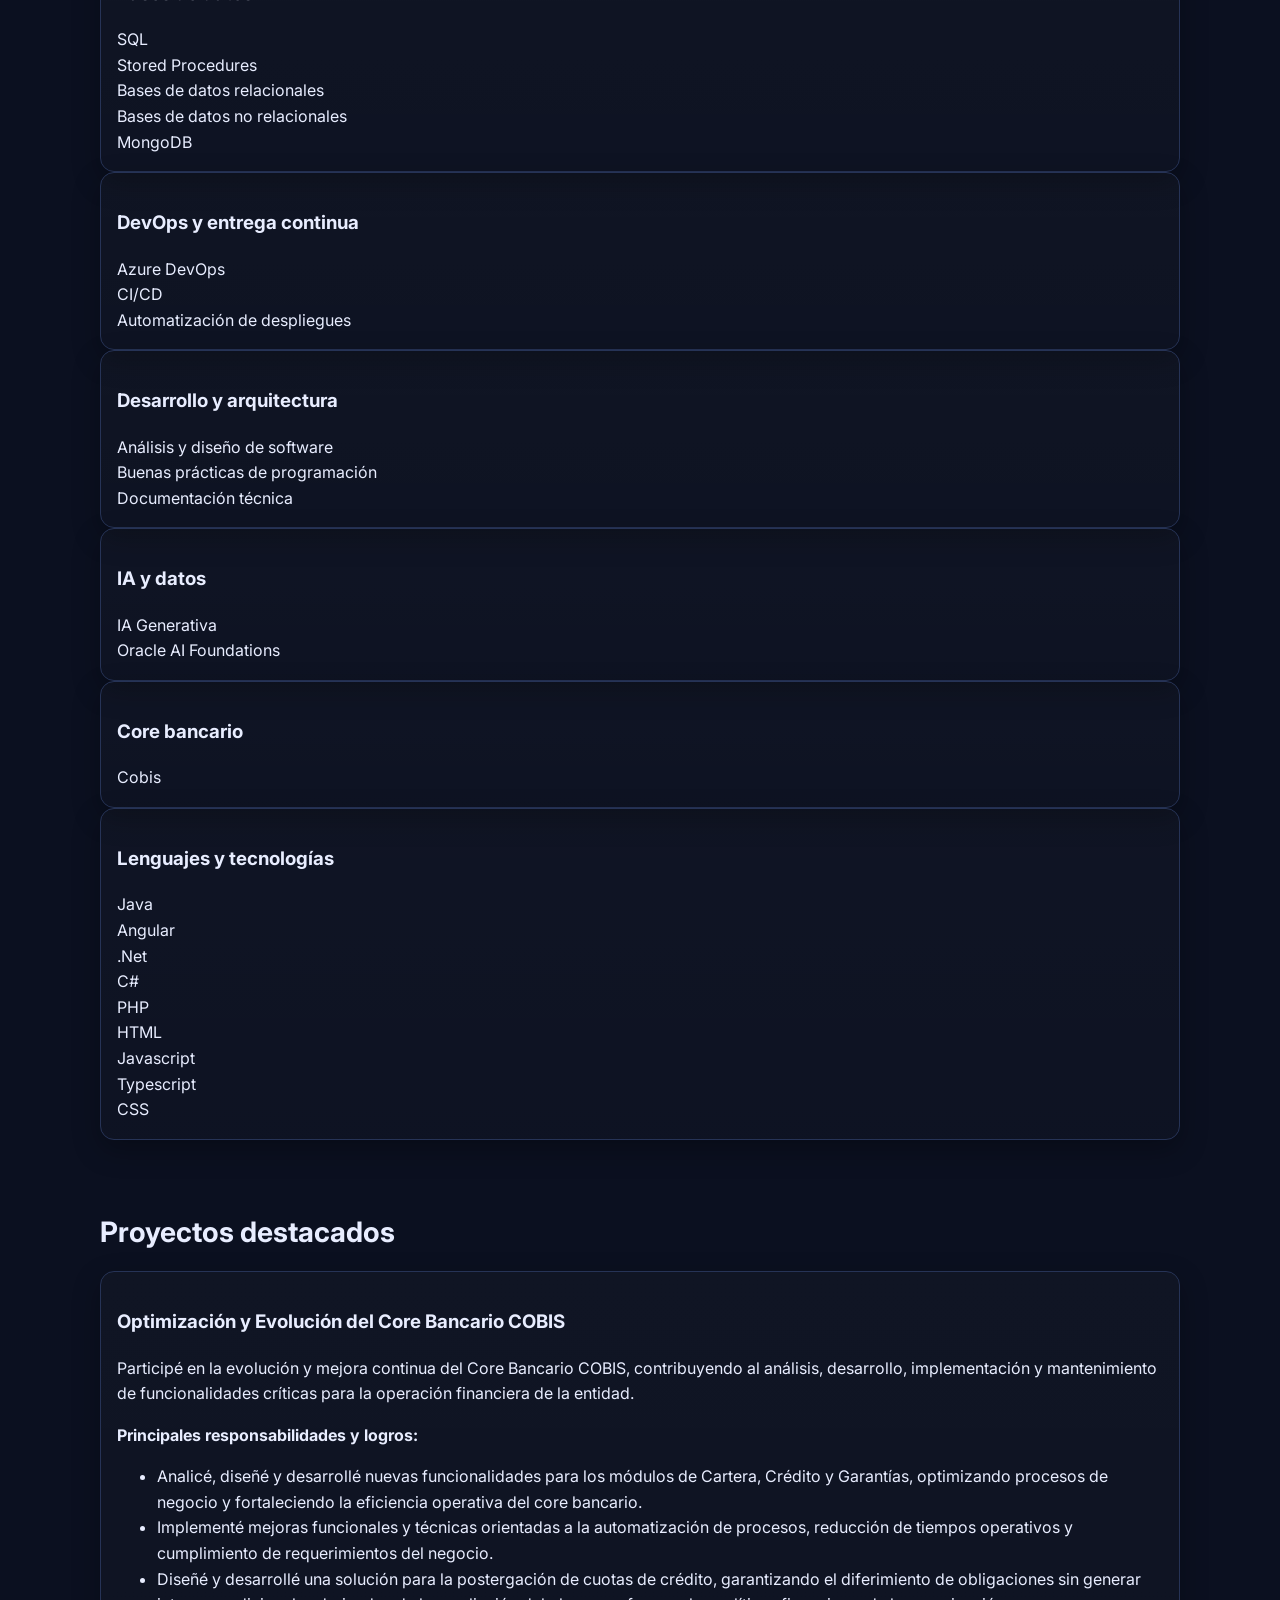
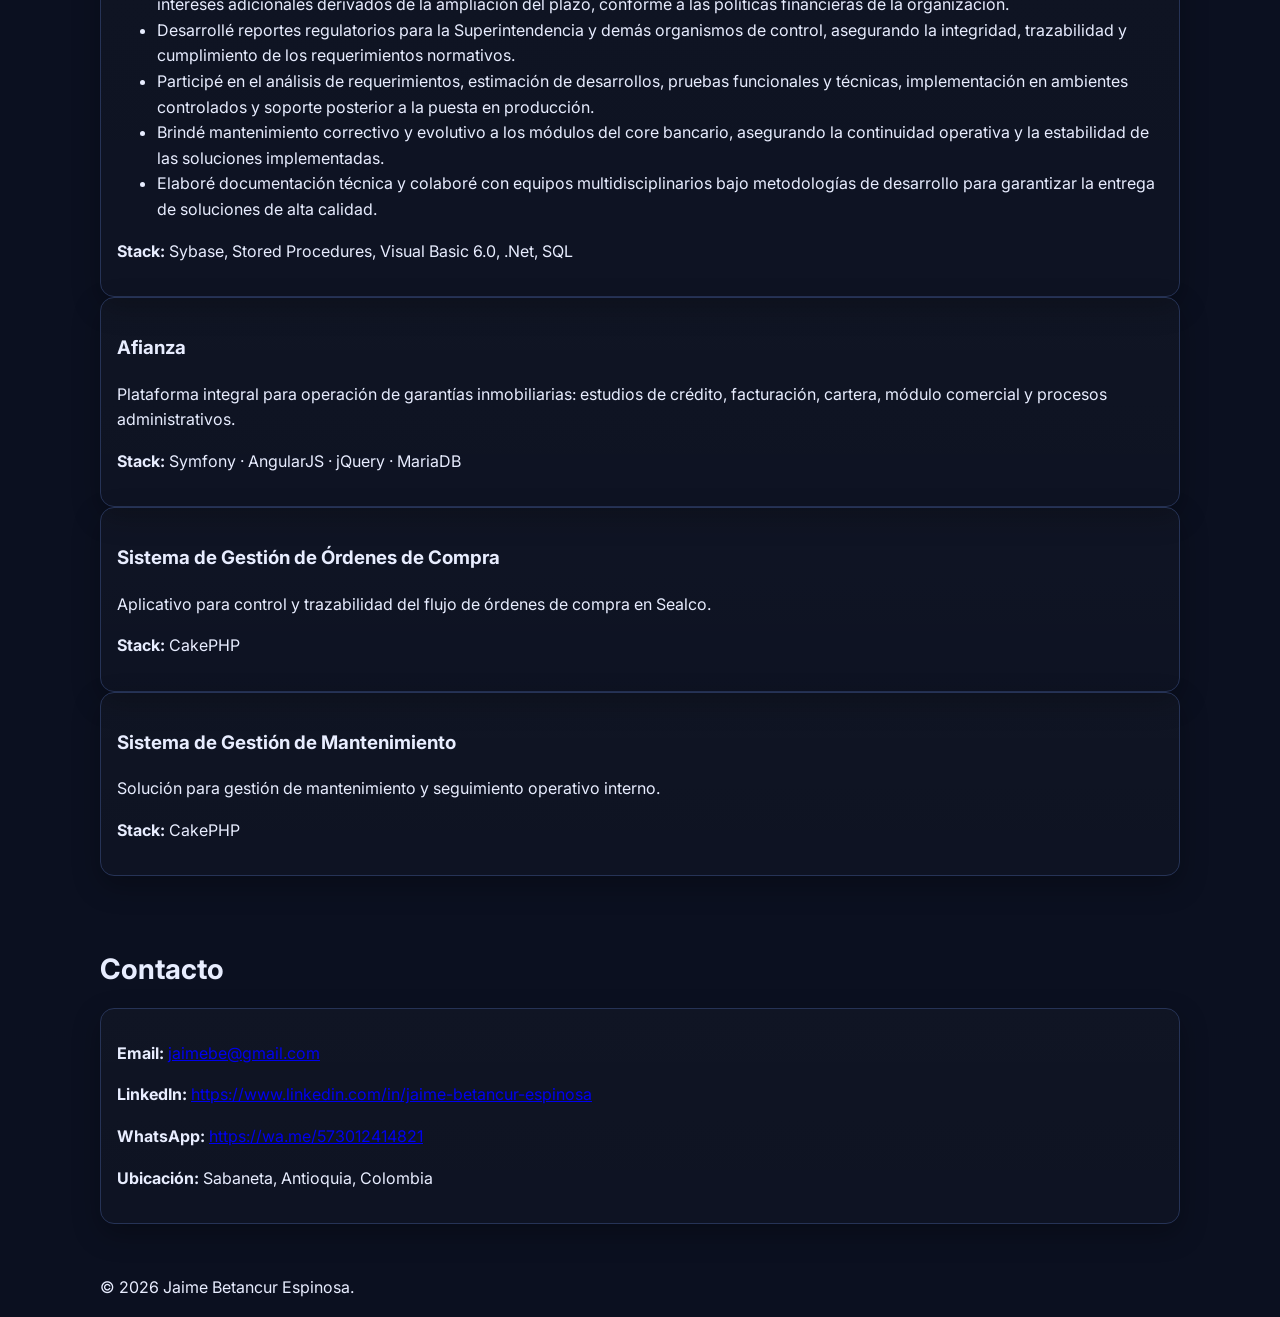
==== commit 0198dfc4: "Generacion del PDF" ====
--- a/index.html
+++ b/index.html
@@ -59,6 +59,7 @@
       <div class="hero-actions">
         <a class="btn btn-primary" href="#contacto">Contactar</a>
         <a class="btn btn-ghost" href="#experiencia">Ver experiencia</a>
+        <a class="btn btn-ghost" href="descargar_cv.html" target="_blank" rel="noopener noreferrer">Descargar CV</a>
       </div>
     </section>
 
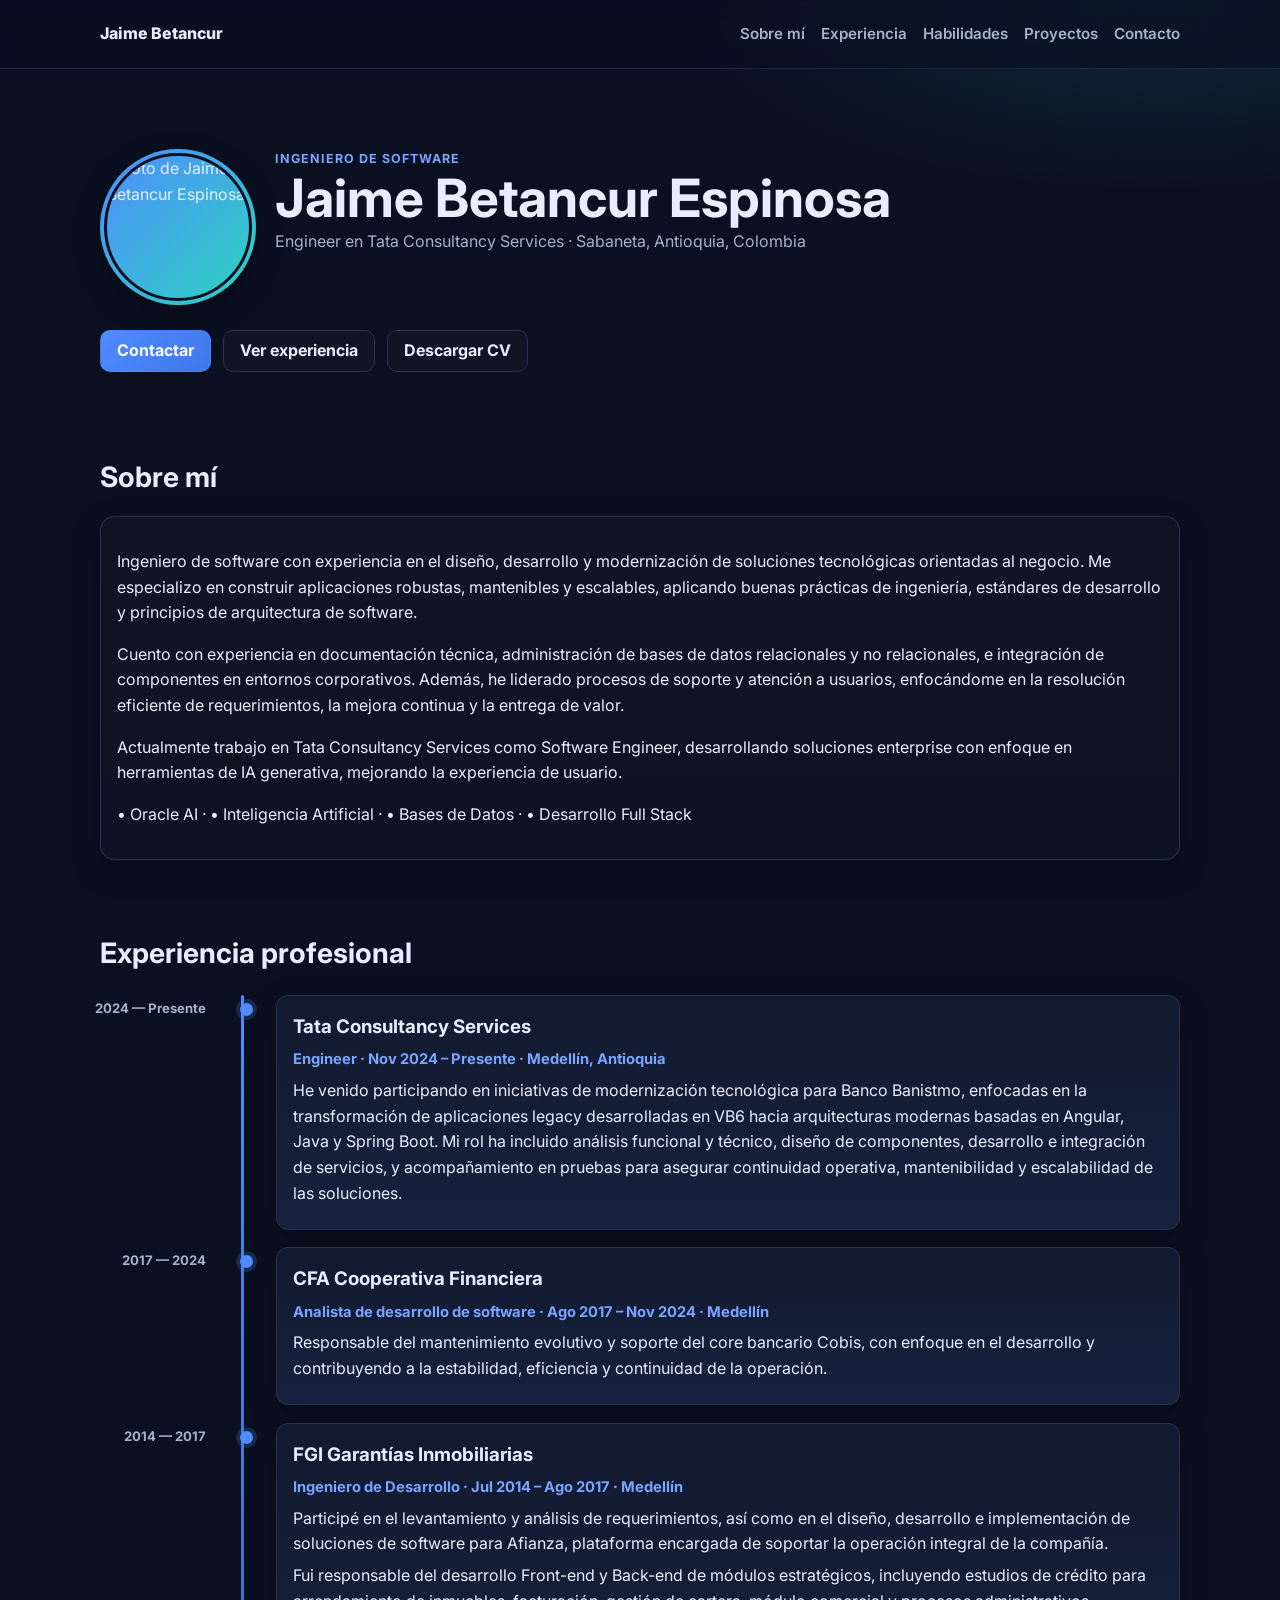
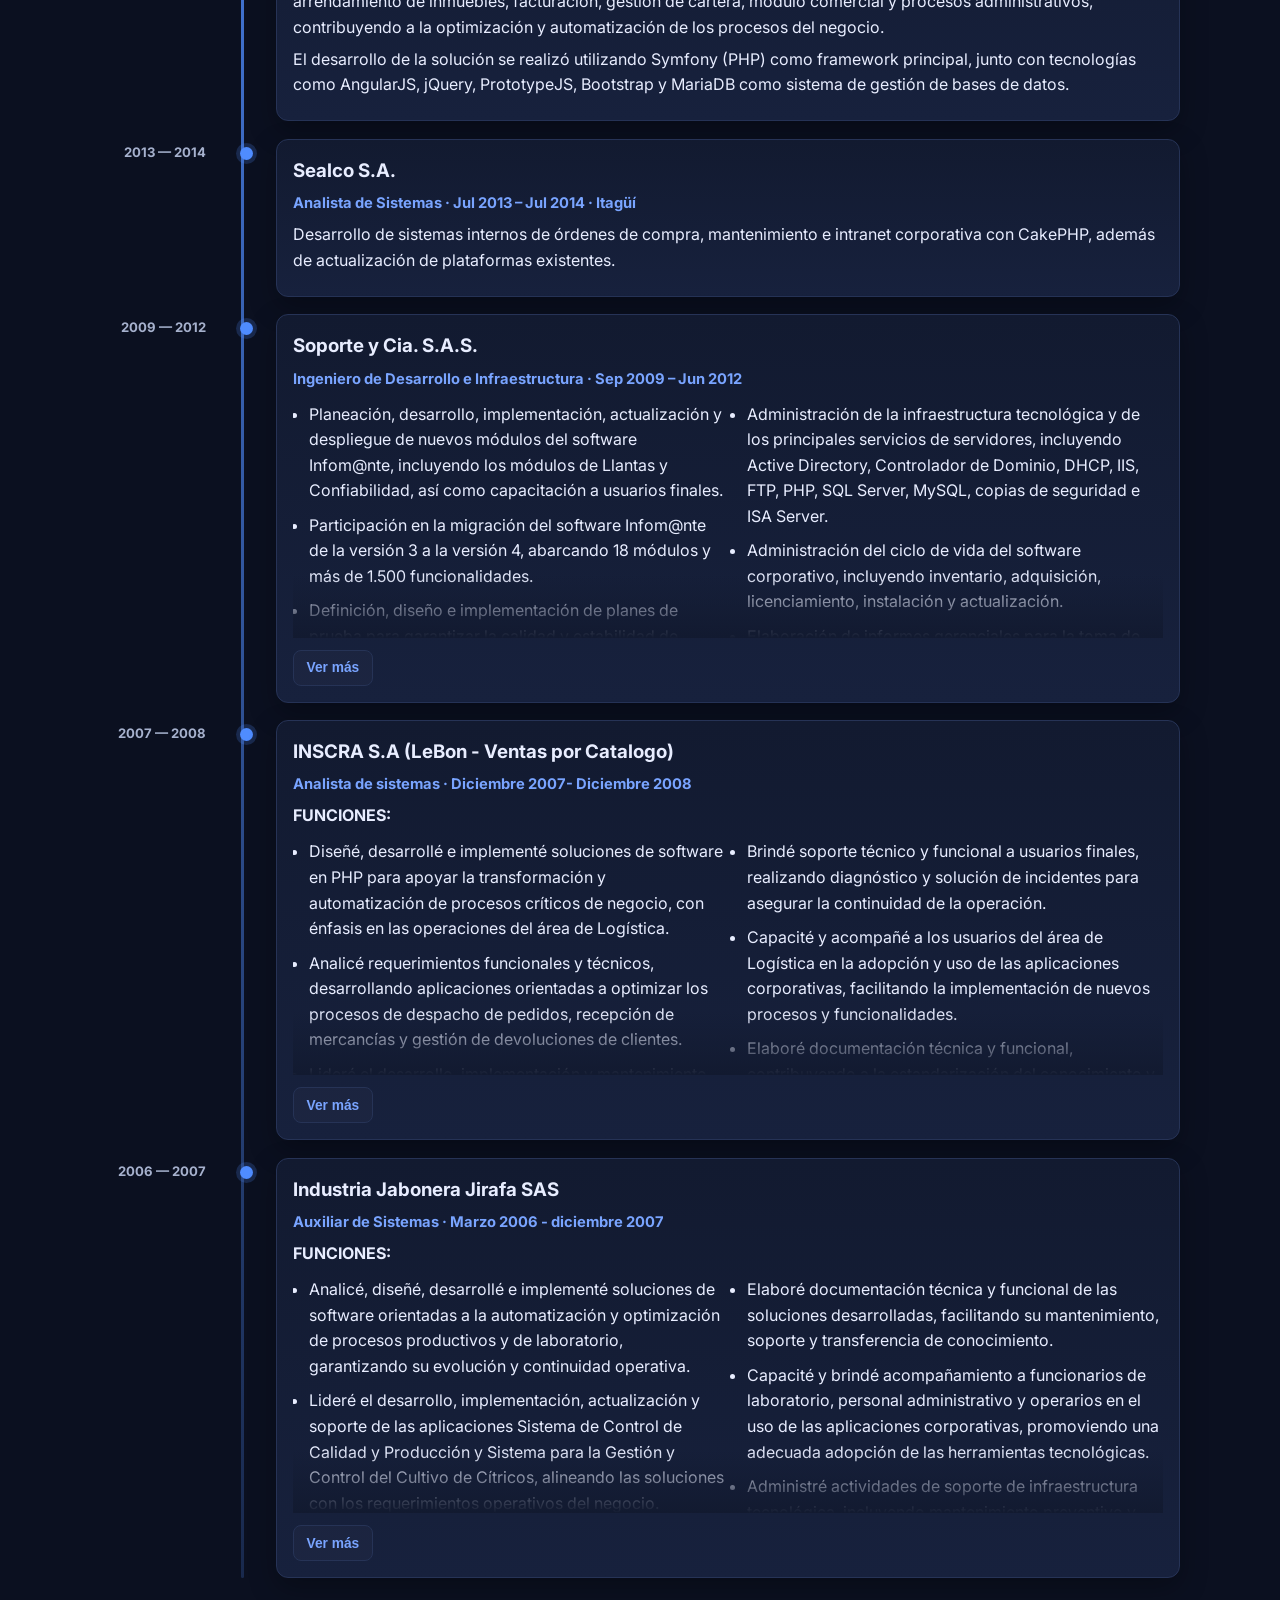
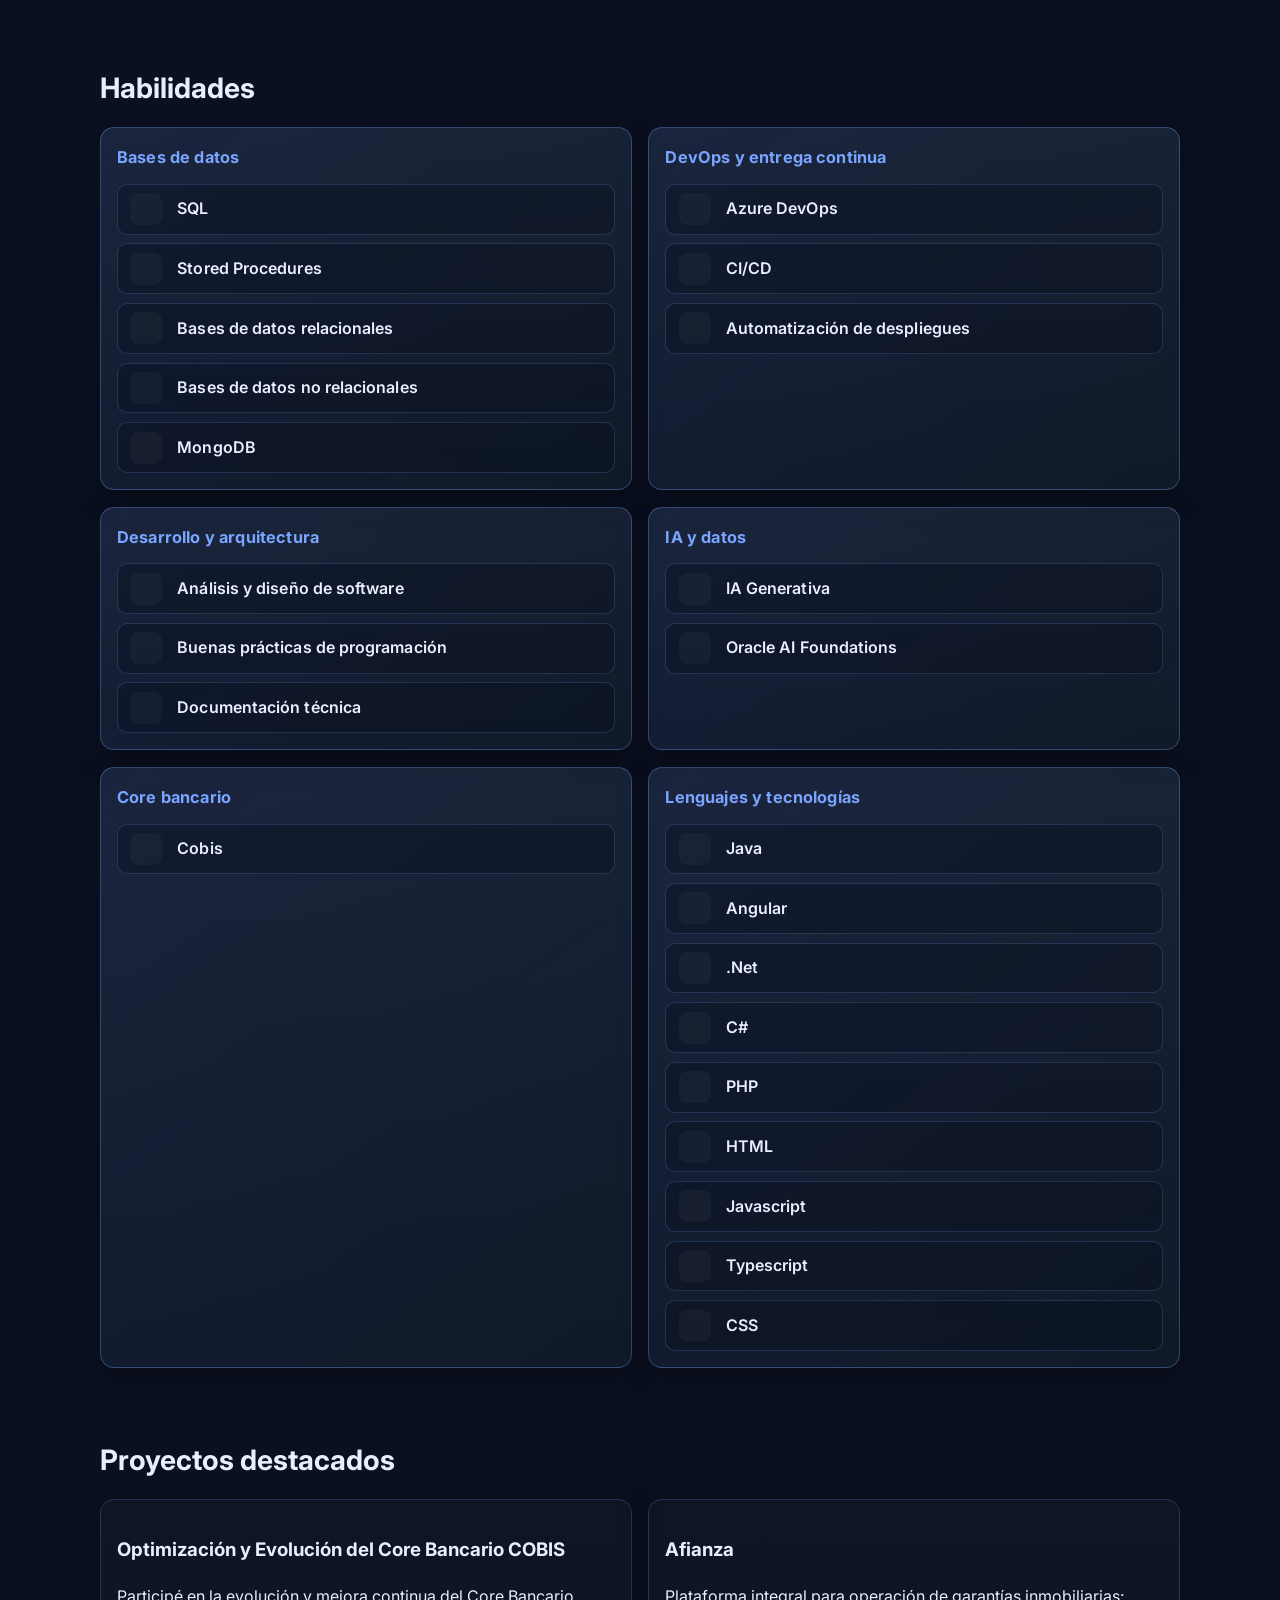
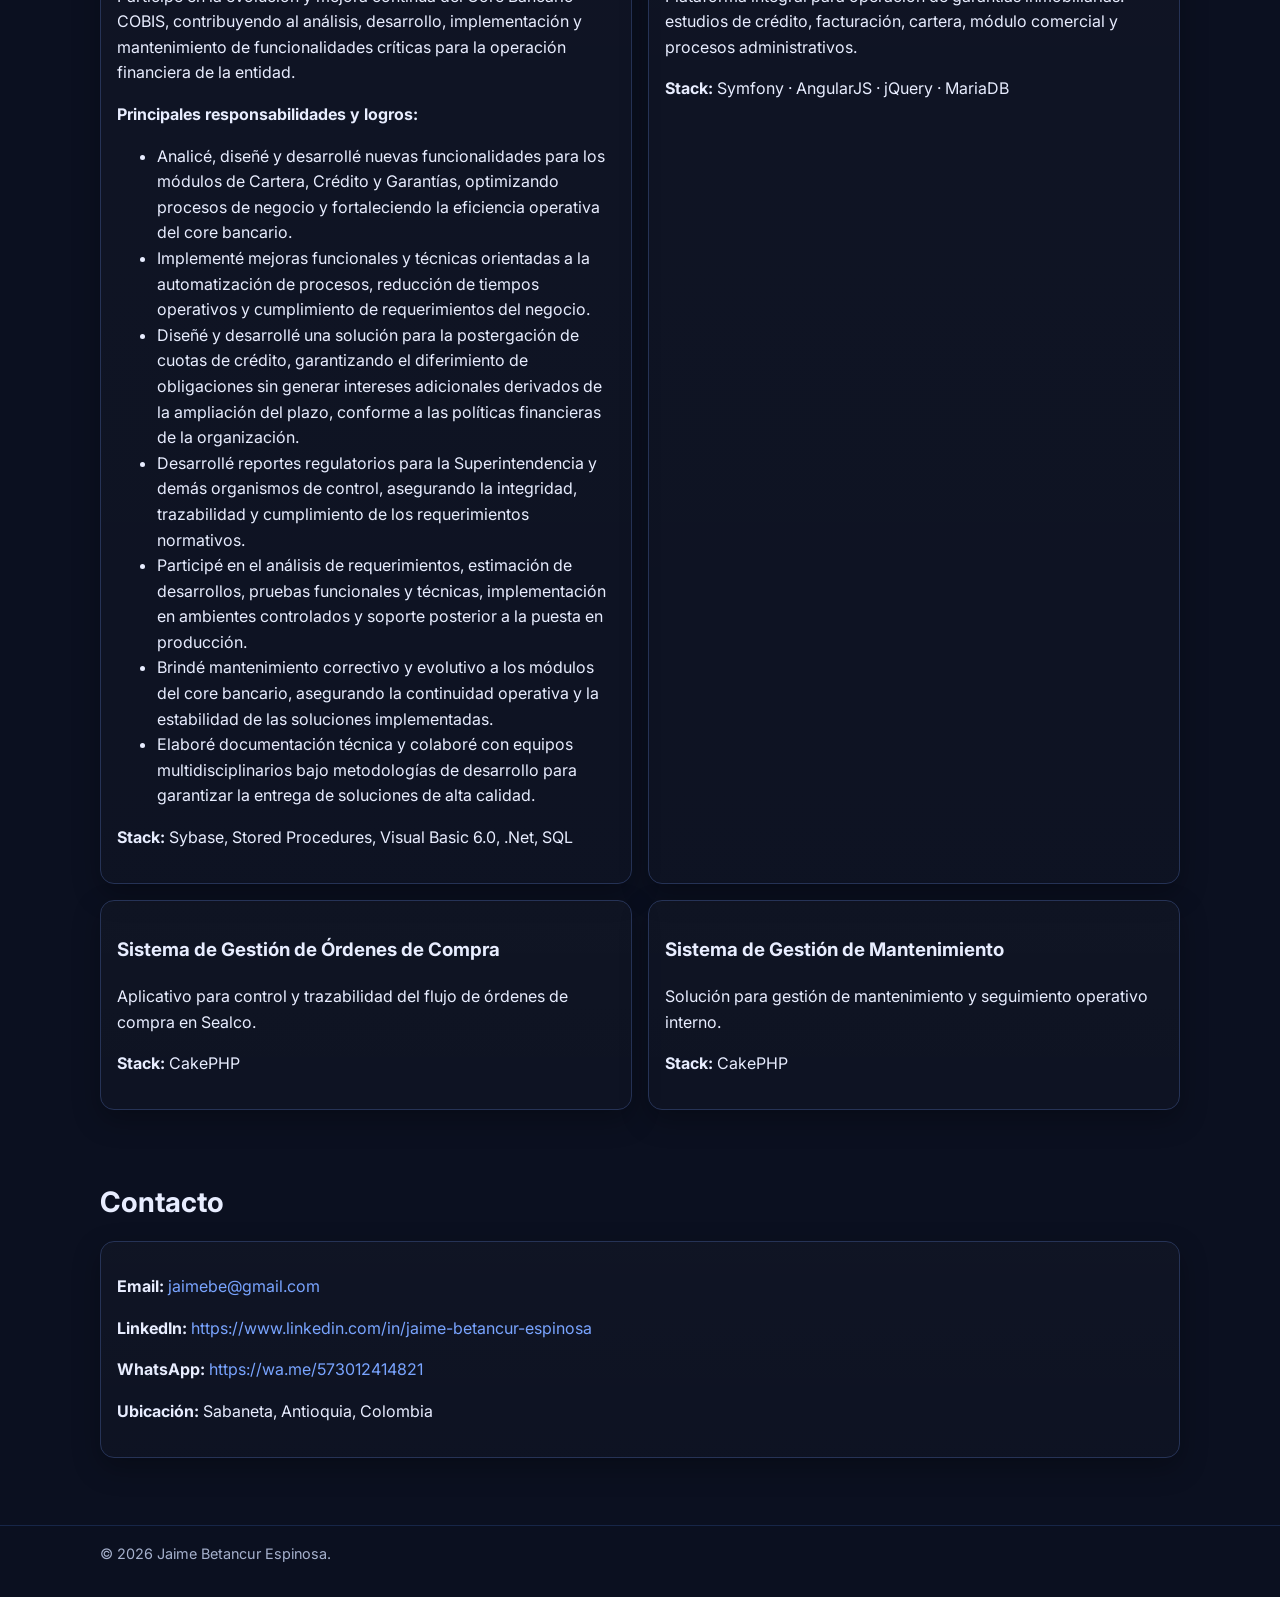
==== commit cf33fc67: "Update stylesheet version and fix border color in experience details" ====
--- a/index.html
+++ b/index.html
@@ -3,7 +3,7 @@
 <head>
   <meta charset="UTF-8" />
   <meta name="viewport" content="width=device-width, initial-scale=1.0" />
-  <title>Jaime Betancur Espinosa | Ingeniero de Software</title>
+  <title>Jaime Betancur Espinosa | Ingeniero Informatico</title>
   <meta
     name="description"
     content="Portafolio profesional de Jaime Betancur Espinosa, Ingeniero de Software con experiencia en modernización tecnológica, desarrollo full stack, core bancario e IA generativa."
@@ -18,7 +18,7 @@
     rel="stylesheet"
     href="https://cdn.jsdelivr.net/gh/devicons/devicon@latest/devicon.min.css"
   />
-  <link rel="stylesheet" href="styles.css?v=20260806-1" />
+  <link rel="stylesheet" href="styles.css?v=20260806-2" />
 </head>
 <body>
   <header class="site-header">
--- a/styles.css
+++ b/styles.css
@@ -252,7 +252,7 @@
 
 .exp-details {
   margin-top: .45rem;
-  border-top: 1px dashed rgba(121,6rem;
+  border-top: 1px dashed rgba(121, 164, 255, 0.35);
 }
 .exp-details summary {
   cursor: pointer;
@@ -625,4 +625,57 @@
     columns: 1;
     column-gap: 0;
   }
+}
+
+/* ===== Refinamiento visual de Habilidades ===== */
+#habilidades .skills-columns {
+  grid-template-columns: repeat(2, minmax(280px, 1fr));
+  gap: 1.05rem;
+}
+
+#habilidades .skills-group.card {
+  border: 1px solid rgba(121, 164, 255, 0.32);
+  background:
+    linear-gradient(180deg, rgba(255, 255, 255, 0.04), rgba(255, 255, 255, 0.015)),
+    linear-gradient(145deg, rgba(79, 140, 255, 0.1), rgba(45, 212, 191, 0.03));
+  border-radius: 14px;
+  padding: 1rem;
+}
+
+#habilidades .skills-group h3 {
+  margin: 0 0 0.85rem;
+  font-size: 1.02rem;
+}
+
+#habilidades .skills-grid {
+  gap: 0.56rem;
+}
+
+#habilidades .skills-icon-gap .skill-chip {
+  display: grid;
+  grid-template-columns: 32px minmax(0, 1fr);
+  align-items: center;
+  column-gap: 0.85rem;
+  min-height: 46px;
+  padding: 0.52rem 0.78rem;
+}
+
+#habilidades .skills-icon-gap .skill-chip i {
+  width: 32px;
+  min-width: 32px;
+  height: 32px;
+  margin: 0;
+  font-size: 1.08rem;
+}
+
+#habilidades .skills-icon-gap .skill-chip span {
+  margin: 0;
+  padding-left: 0.08rem;
+  line-height: 1.35;
+}
+
+@media (max-width: 900px) {
+  #habilidades .skills-columns {
+    grid-template-columns: 1fr;
+  }
 }
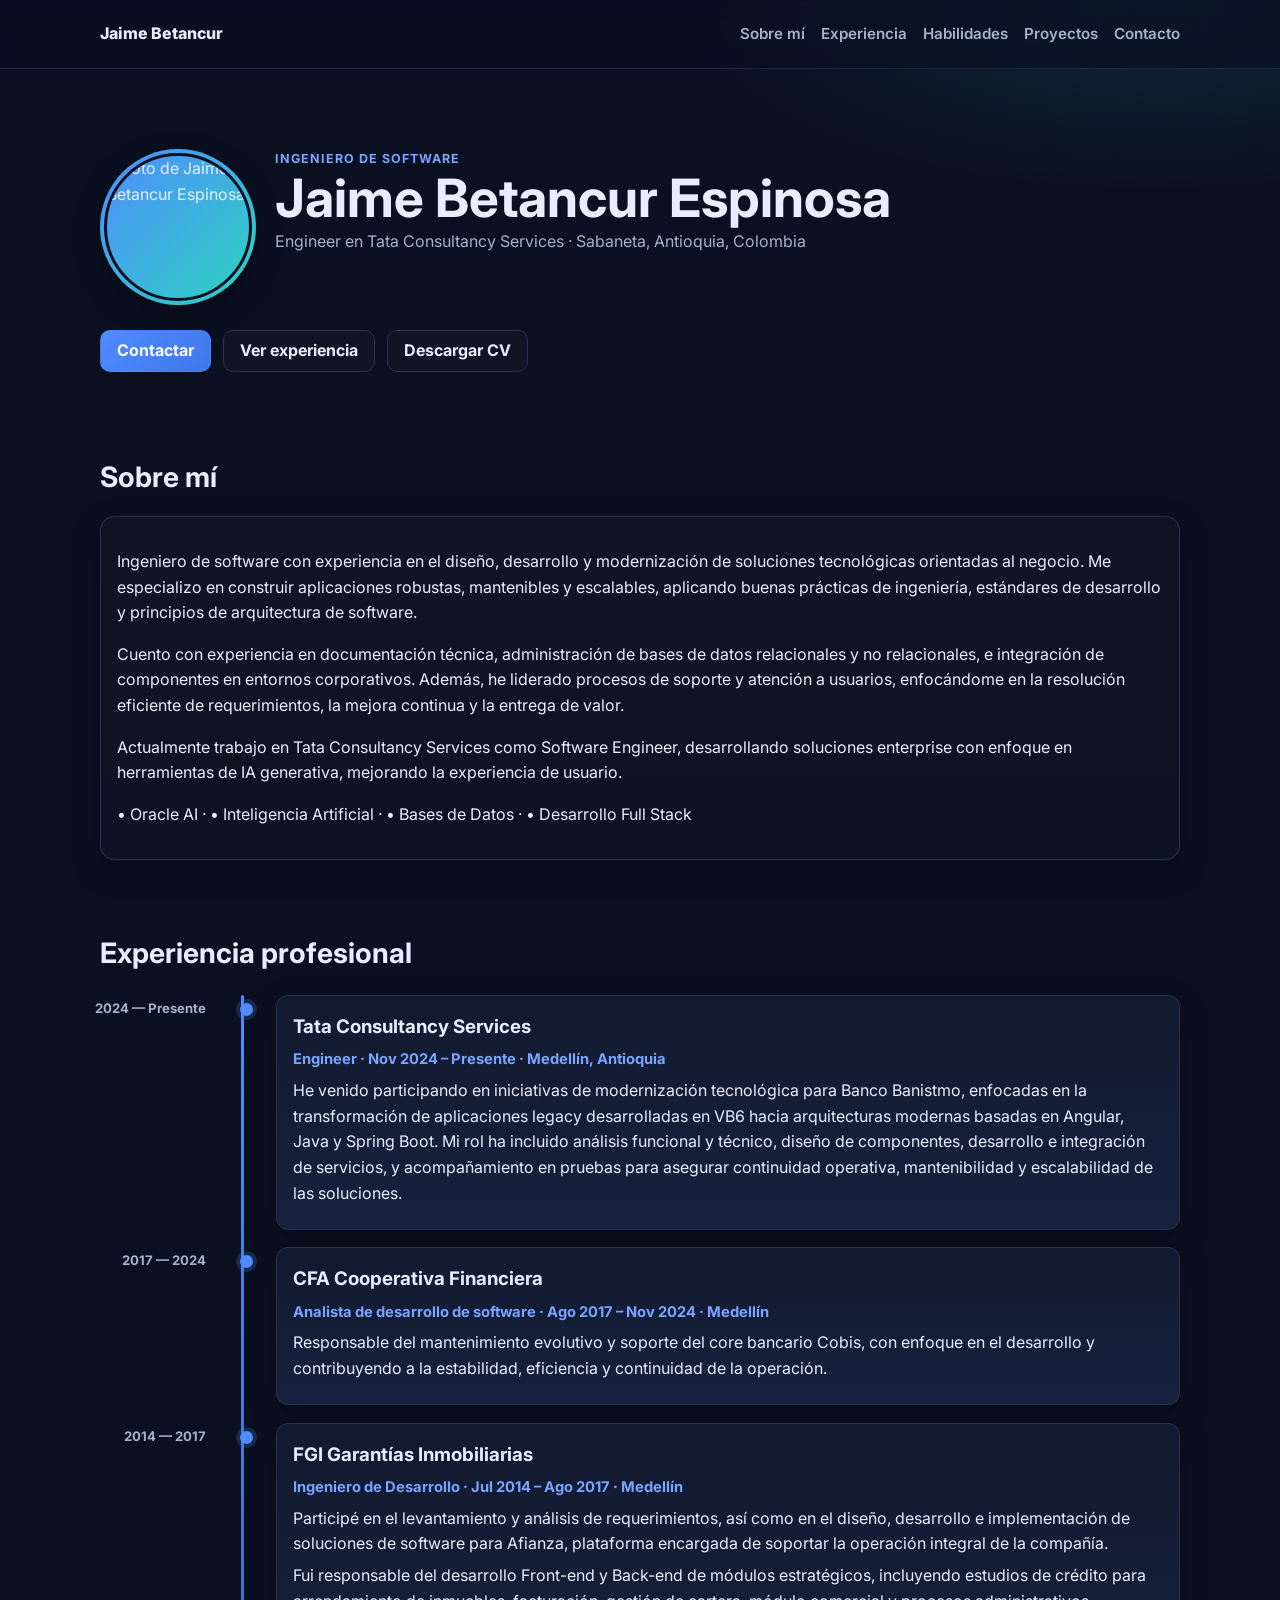
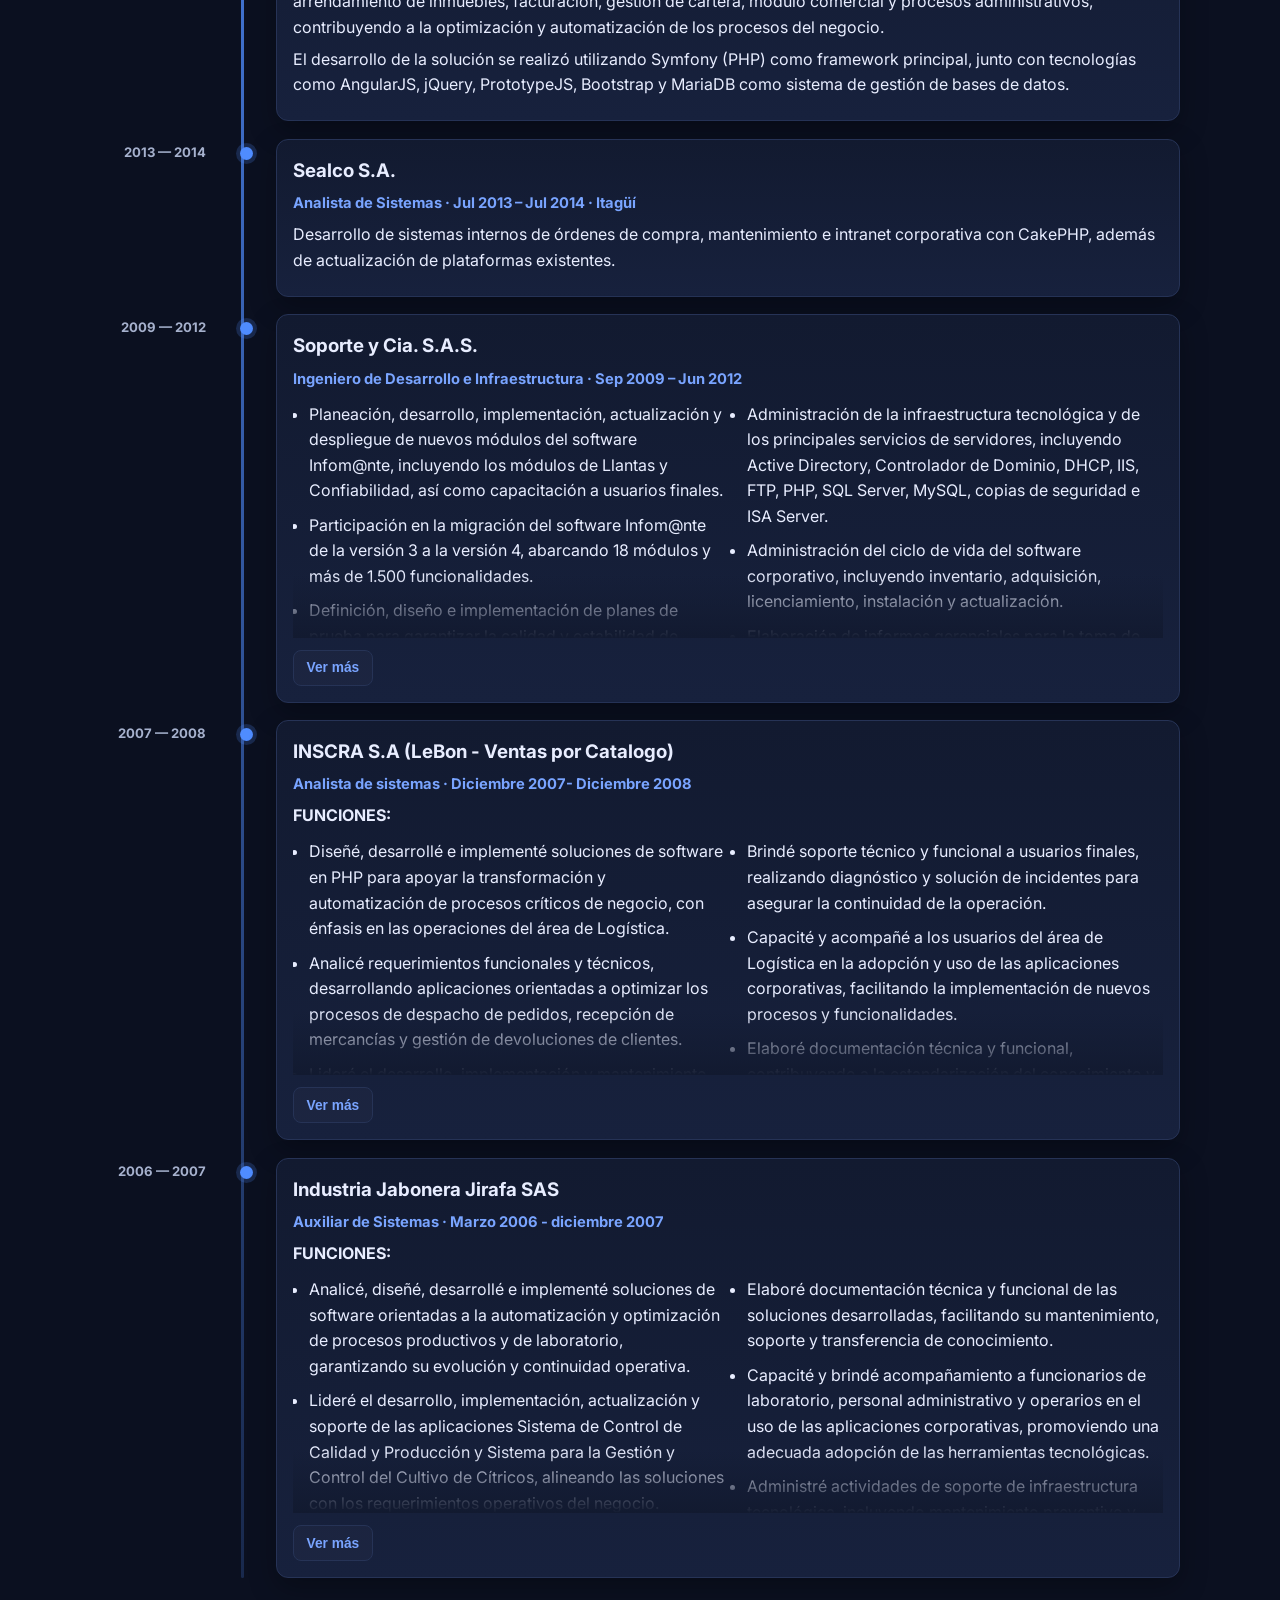
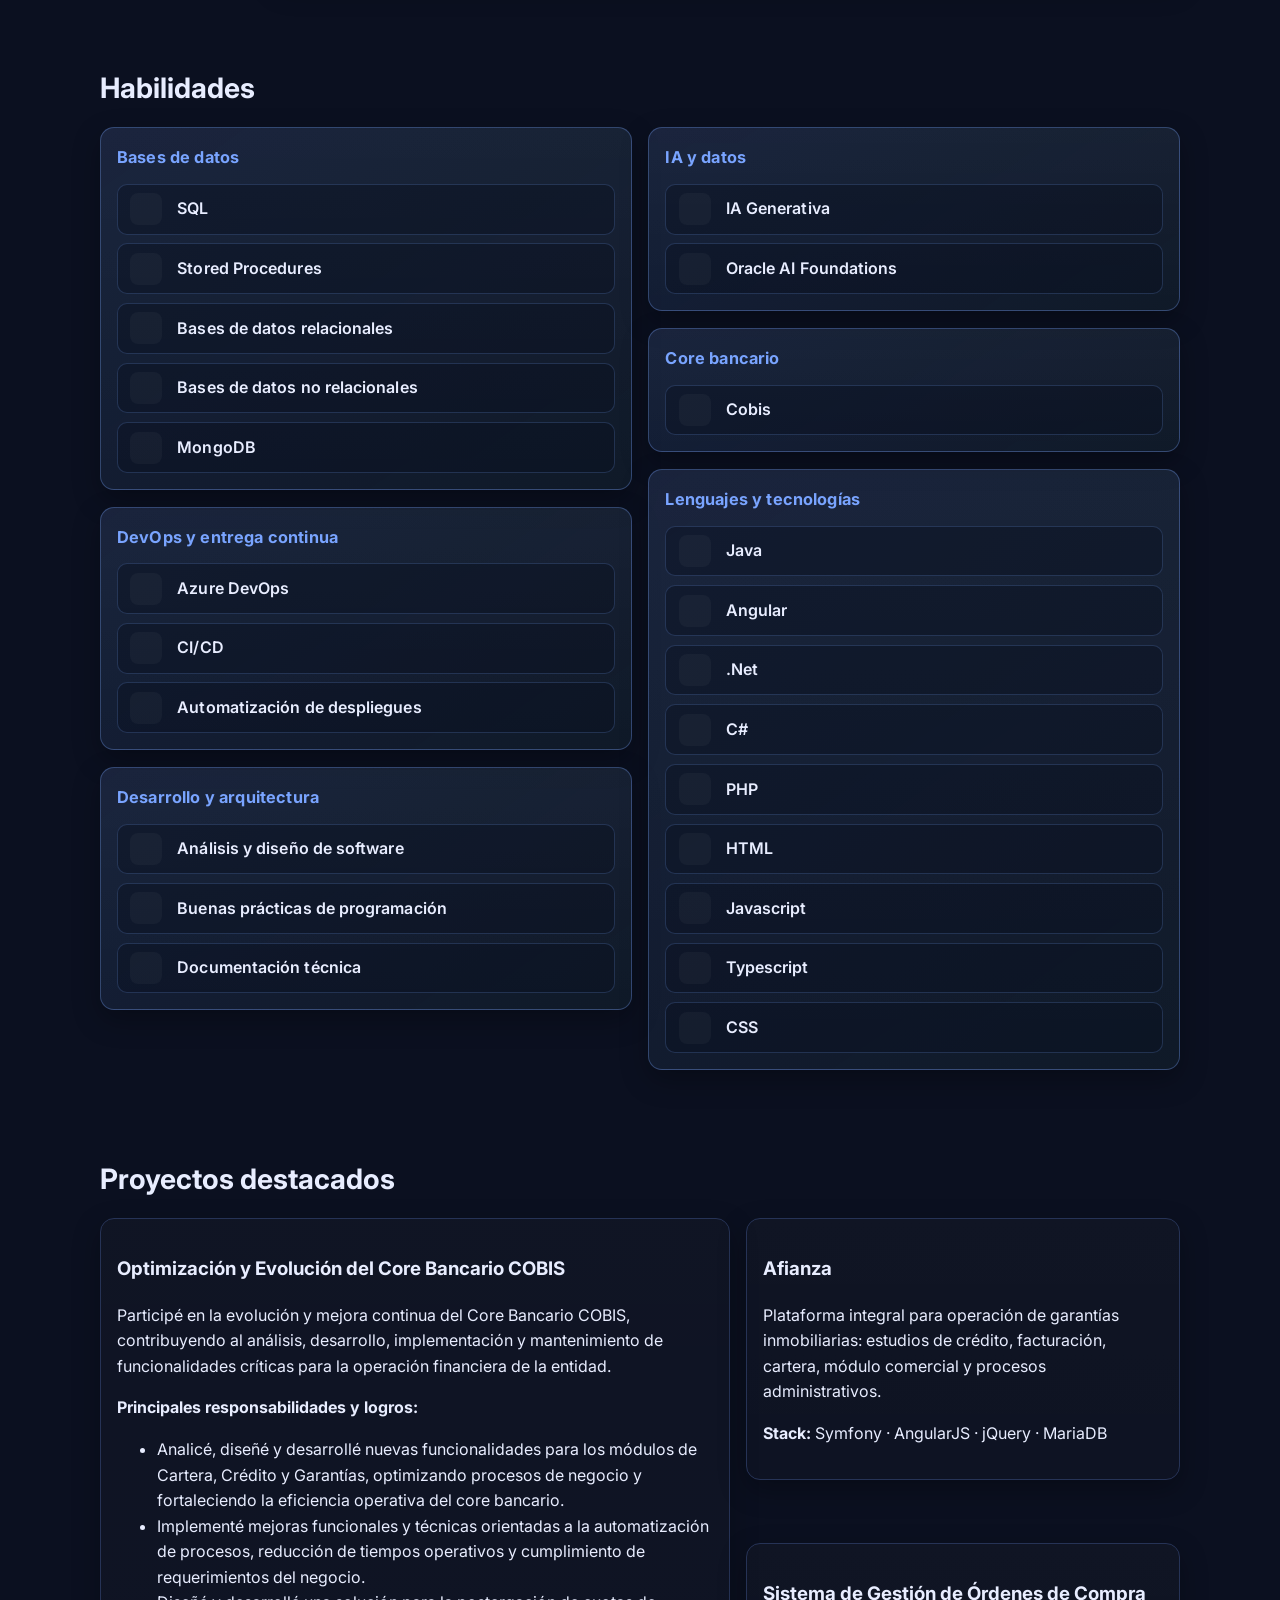
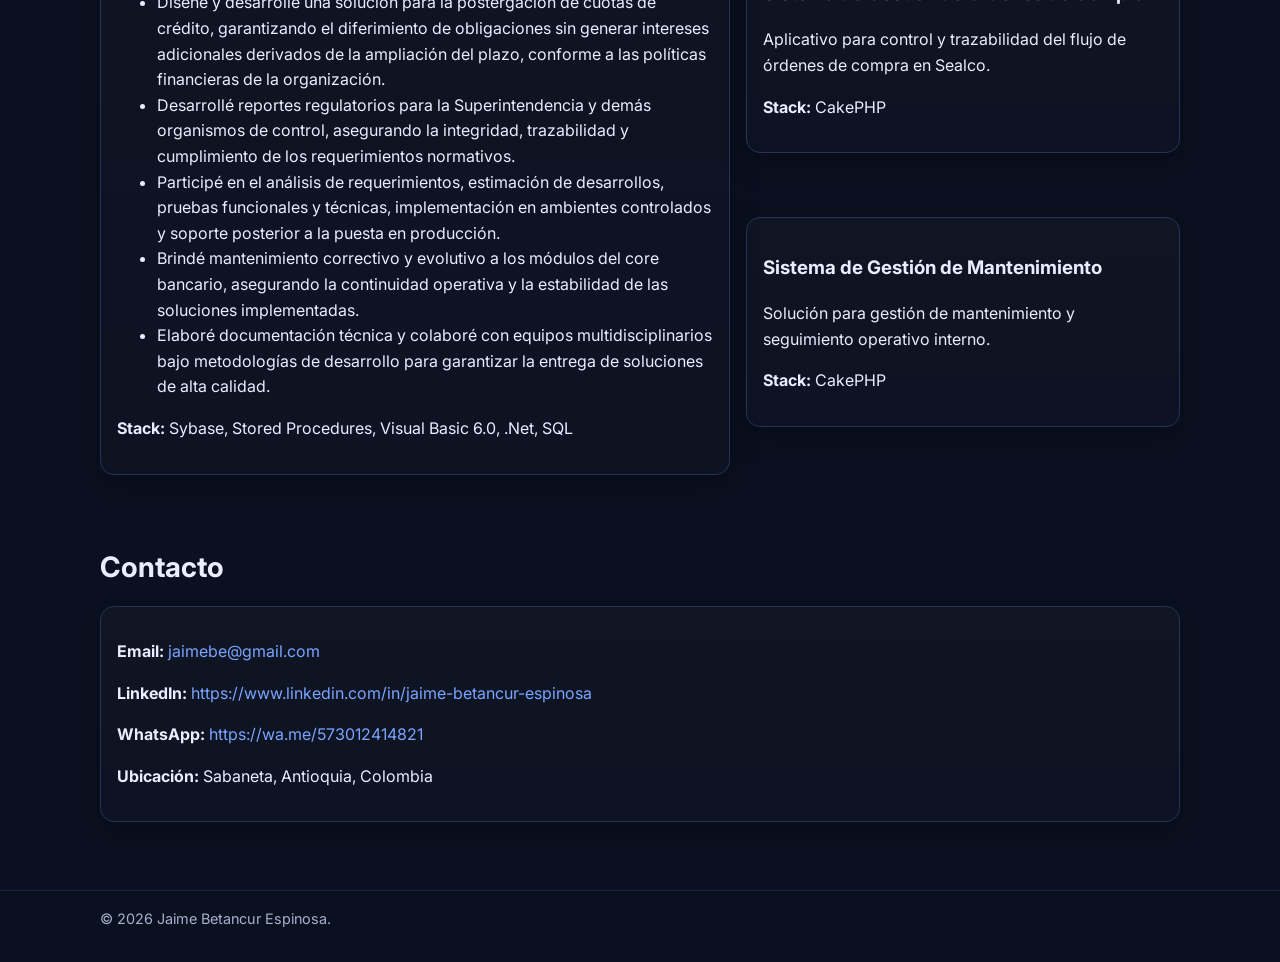
==== commit 4c0e0fd9: "Mejora estilo" ====
--- a/index.html
+++ b/index.html
@@ -3,7 +3,7 @@
 <head>
   <meta charset="UTF-8" />
   <meta name="viewport" content="width=device-width, initial-scale=1.0" />
-  <title>Jaime Betancur Espinosa | Ingeniero Informatico</title>
+  <title>Jaime Betancur Espinosa | Ingeniero Informático</title>
   <meta
     name="description"
     content="Portafolio profesional de Jaime Betancur Espinosa, Ingeniero de Software con experiencia en modernización tecnológica, desarrollo full stack, core bancario e IA generativa."
@@ -307,7 +307,7 @@
     <!-- PROYECTOS -->
     <section id="proyectos" class="section container reveal">
       <h2>Proyectos destacados</h2>
-      <div class="skills-columns">
+      <div class="skills-columns projects-layout">
 <article class="card">
   <h3>Optimización y Evolución del Core Bancario COBIS</h3>
   <p>
--- a/styles.css
+++ b/styles.css
@@ -629,11 +629,18 @@
 
 /* ===== Refinamiento visual de Habilidades ===== */
 #habilidades .skills-columns {
-  grid-template-columns: repeat(2, minmax(280px, 1fr));
-  gap: 1.05rem;
+  display: block;
+  columns: 2 320px;
+  column-gap: 1.05rem;
+  column-fill: balance;
 }
 
 #habilidades .skills-group.card {
+  display: inline-block;
+  width: 100%;
+  margin: 0 0 1.05rem;
+  break-inside: avoid;
+  -webkit-column-break-inside: avoid;
   border: 1px solid rgba(121, 164, 255, 0.32);
   background:
     linear-gradient(180deg, rgba(255, 255, 255, 0.04), rgba(255, 255, 255, 0.015)),
@@ -676,6 +683,50 @@
 
 @media (max-width: 900px) {
   #habilidades .skills-columns {
+    columns: 1;
+    column-gap: 0;
+  }
+}
+
+/* ===== Layout dedicado para Proyectos destacados ===== */
+#proyectos .projects-layout {
+  display: grid;
+  grid-template-columns: minmax(0, 1.45fr) minmax(0, 1fr);
+  grid-template-areas:
+    "main side-1"
+    "main side-2"
+    "main side-3";
+  gap: 1rem;
+  align-items: start;
+}
+
+#proyectos .projects-layout > .card {
+  height: auto;
+}
+
+#proyectos .projects-layout > .card:nth-child(1) {
+  grid-area: main;
+}
+
+#proyectos .projects-layout > .card:nth-child(2) {
+  grid-area: side-1;
+}
+
+#proyectos .projects-layout > .card:nth-child(3) {
+  grid-area: side-2;
+}
+
+#proyectos .projects-layout > .card:nth-child(4) {
+  grid-area: side-3;
+}
+
+@media (max-width: 980px) {
+  #proyectos .projects-layout {
     grid-template-columns: 1fr;
+    grid-template-areas:
+      "main"
+      "side-1"
+      "side-2"
+      "side-3";
   }
 }
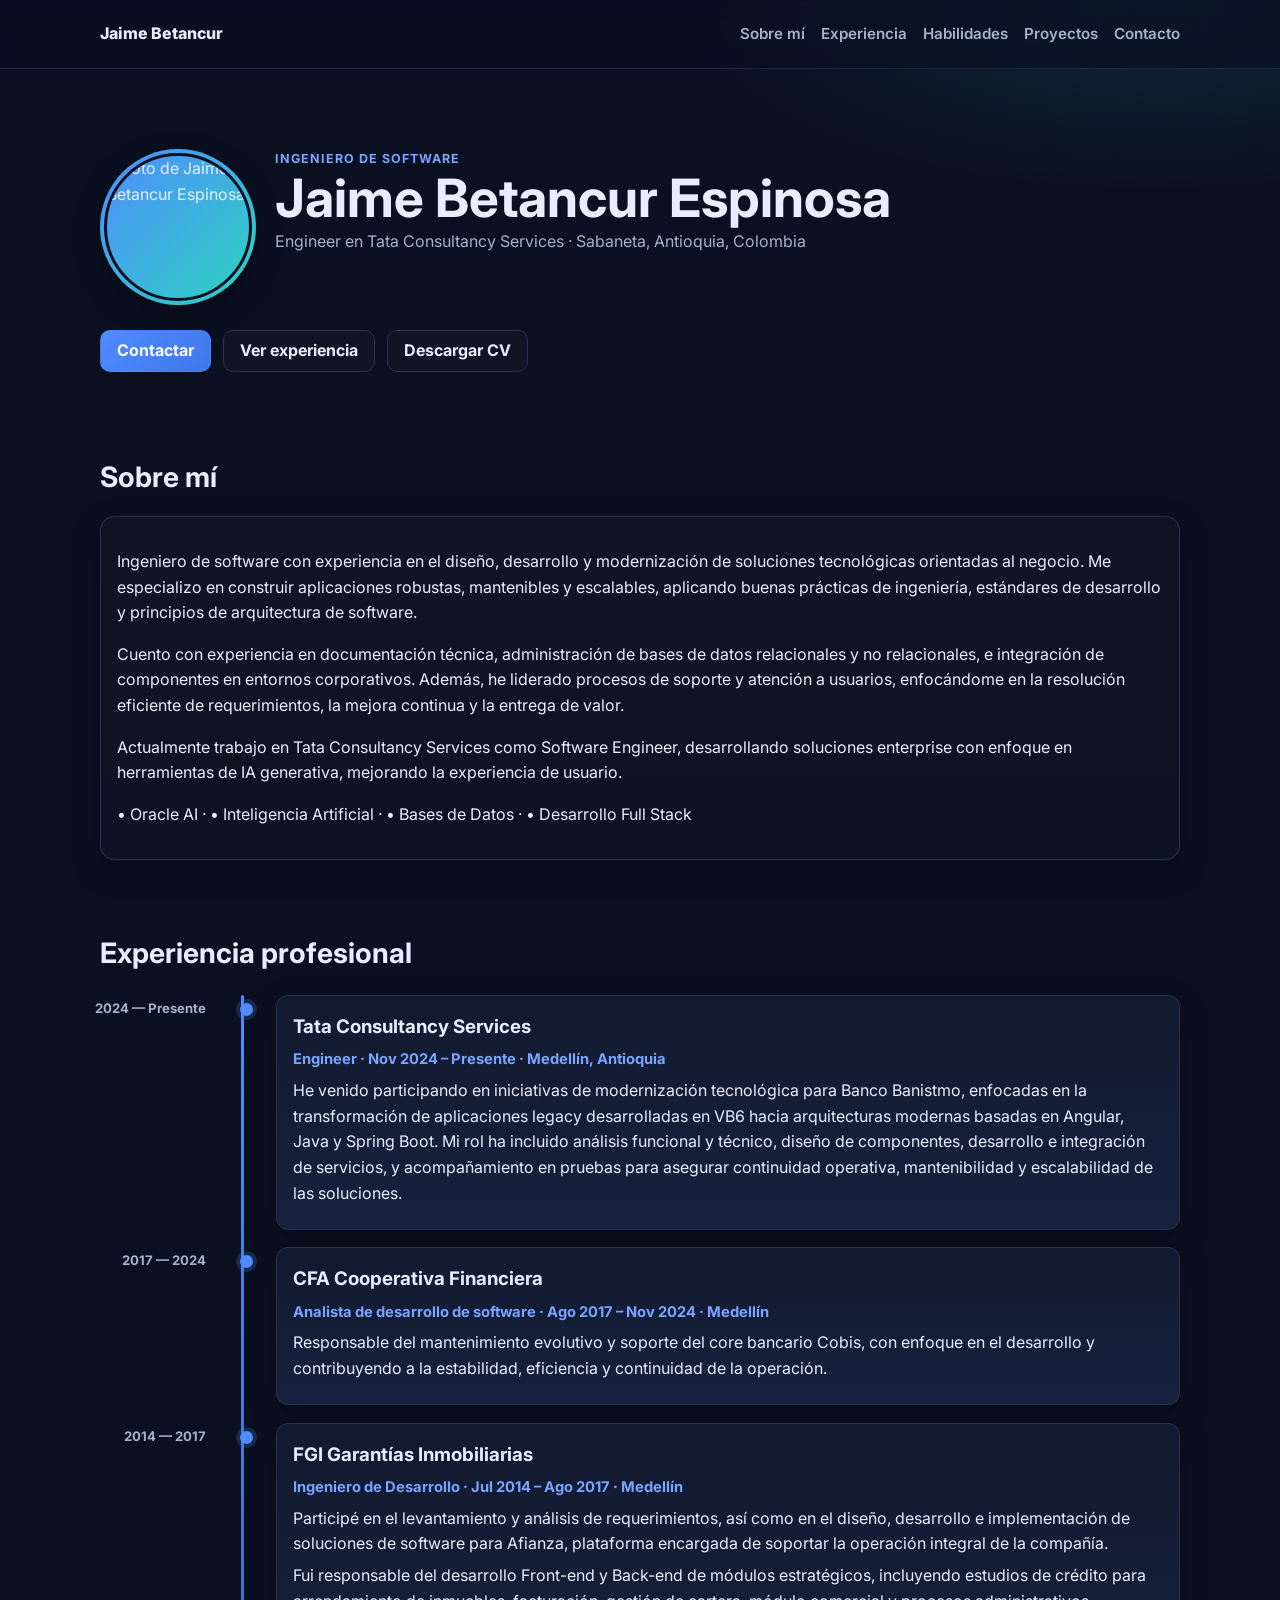
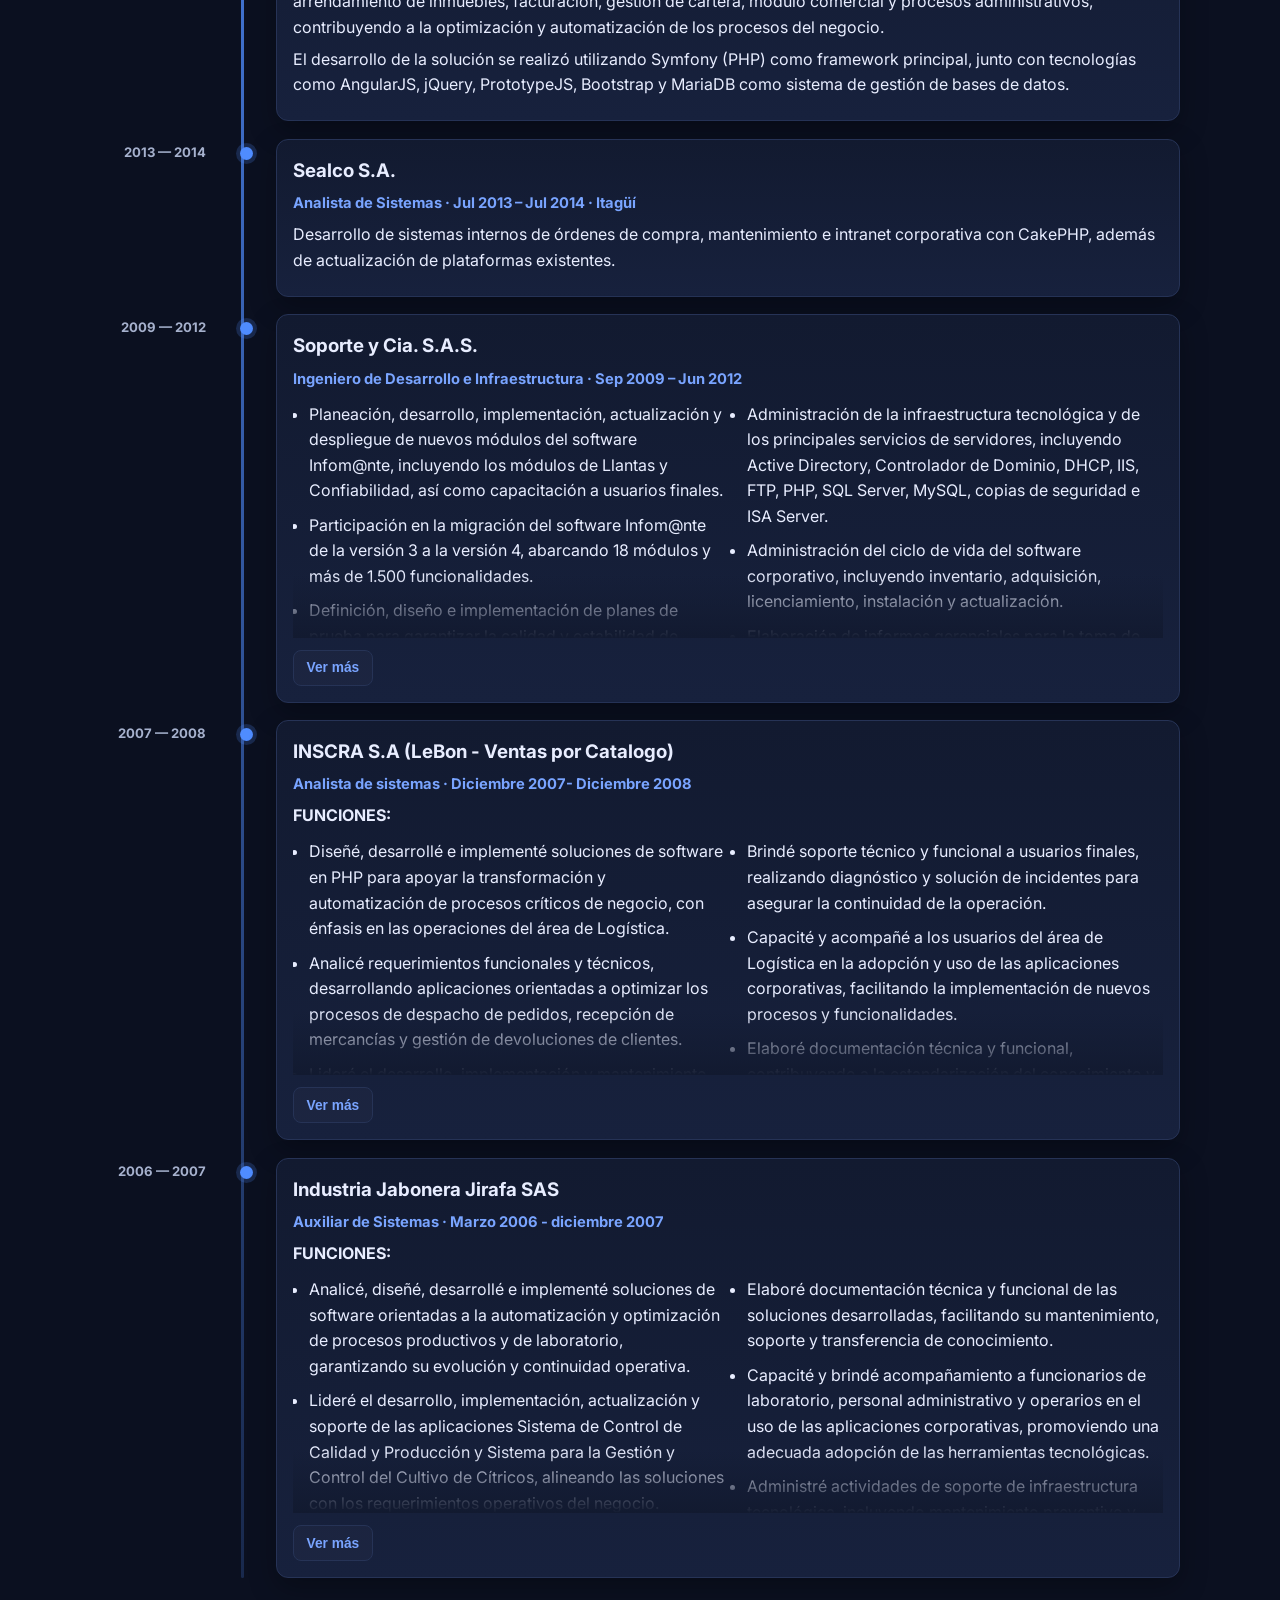
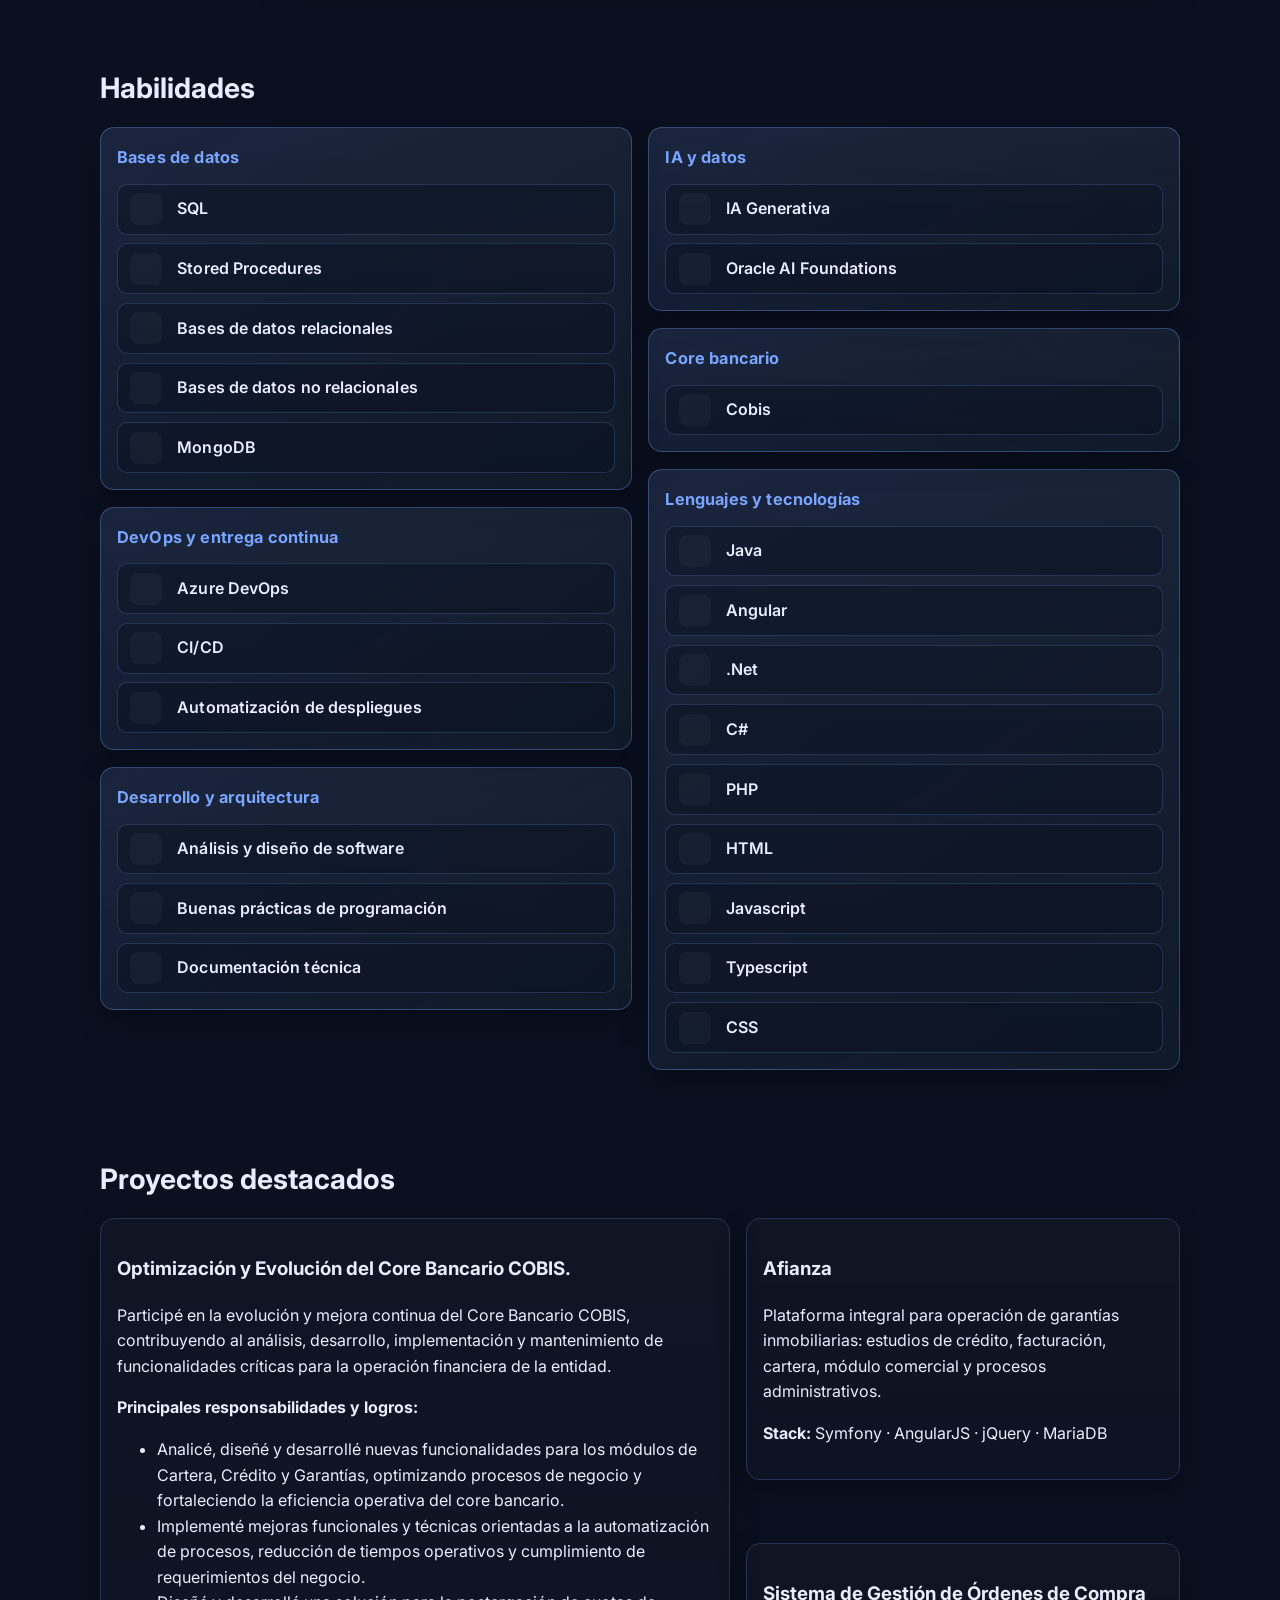
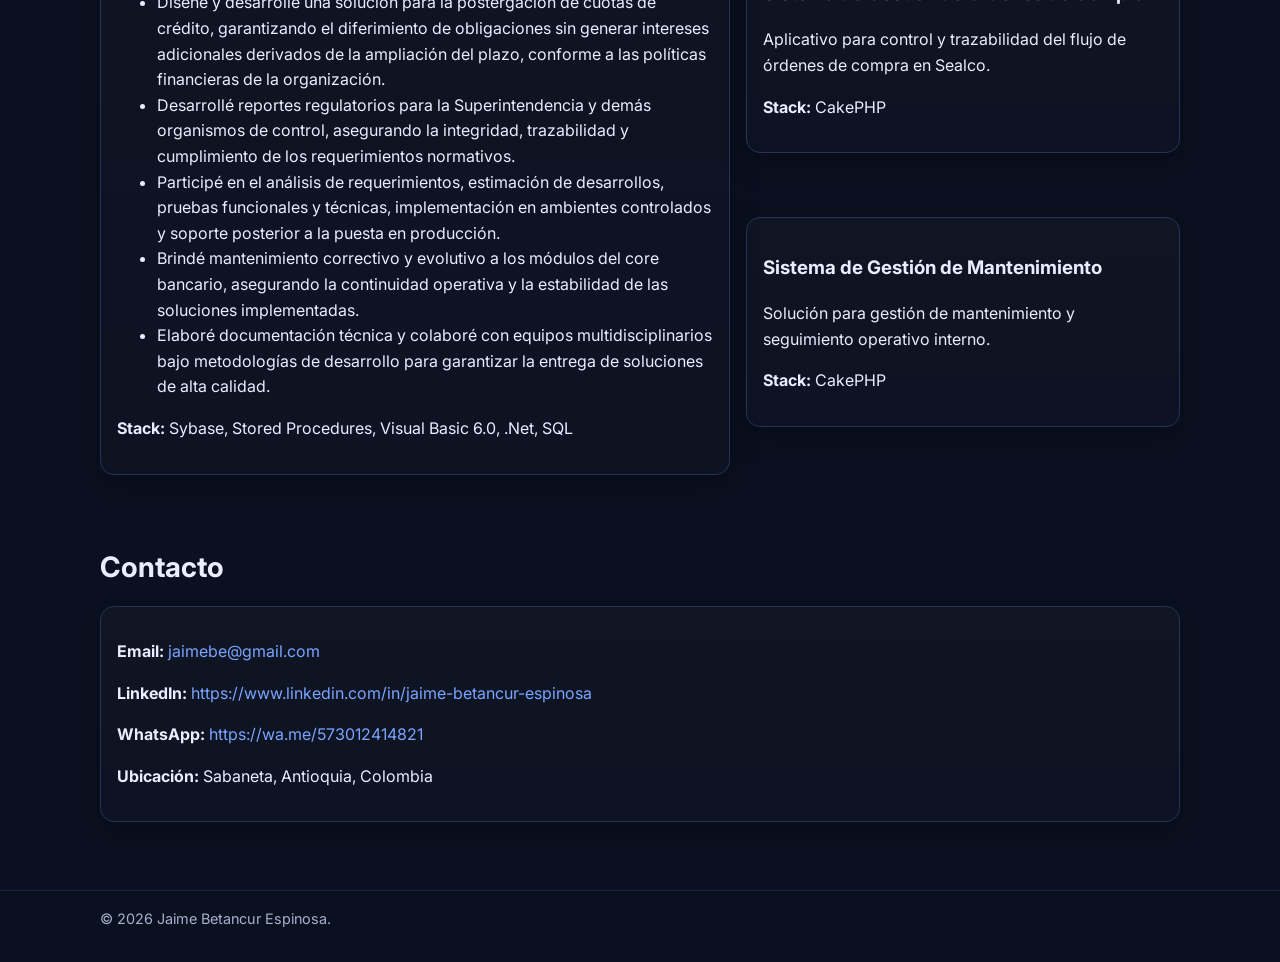
==== commit 39ea7822: "Ajuste" ====
--- a/index.html
+++ b/index.html
@@ -309,7 +309,7 @@
       <h2>Proyectos destacados</h2>
       <div class="skills-columns projects-layout">
 <article class="card">
-  <h3>Optimización y Evolución del Core Bancario COBIS</h3>
+  <h3>Optimización y Evolución del Core Bancario COBIS.</h3>
   <p>
     Participé en la evolución y mejora continua del Core Bancario COBIS, contribuyendo al análisis, desarrollo, implementación y mantenimiento de funcionalidades críticas para la operación financiera de la entidad.
   </p>
